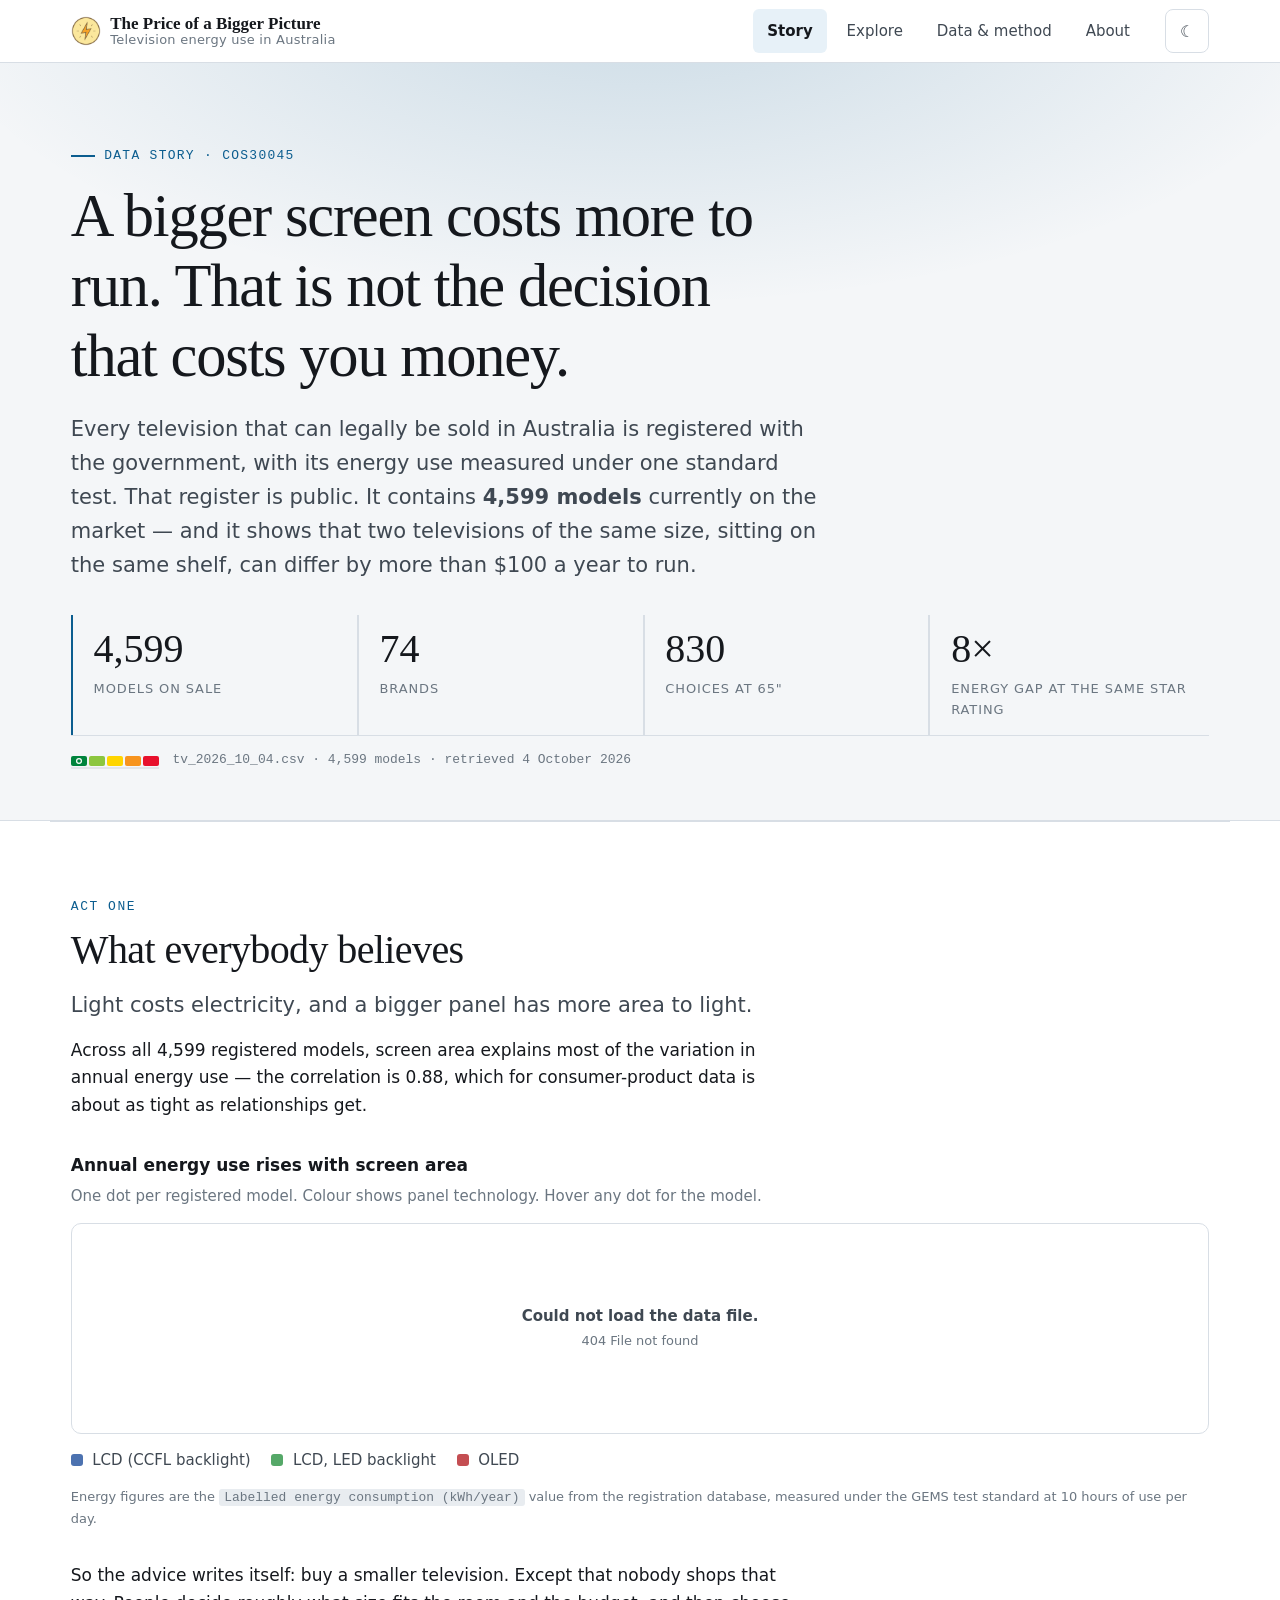
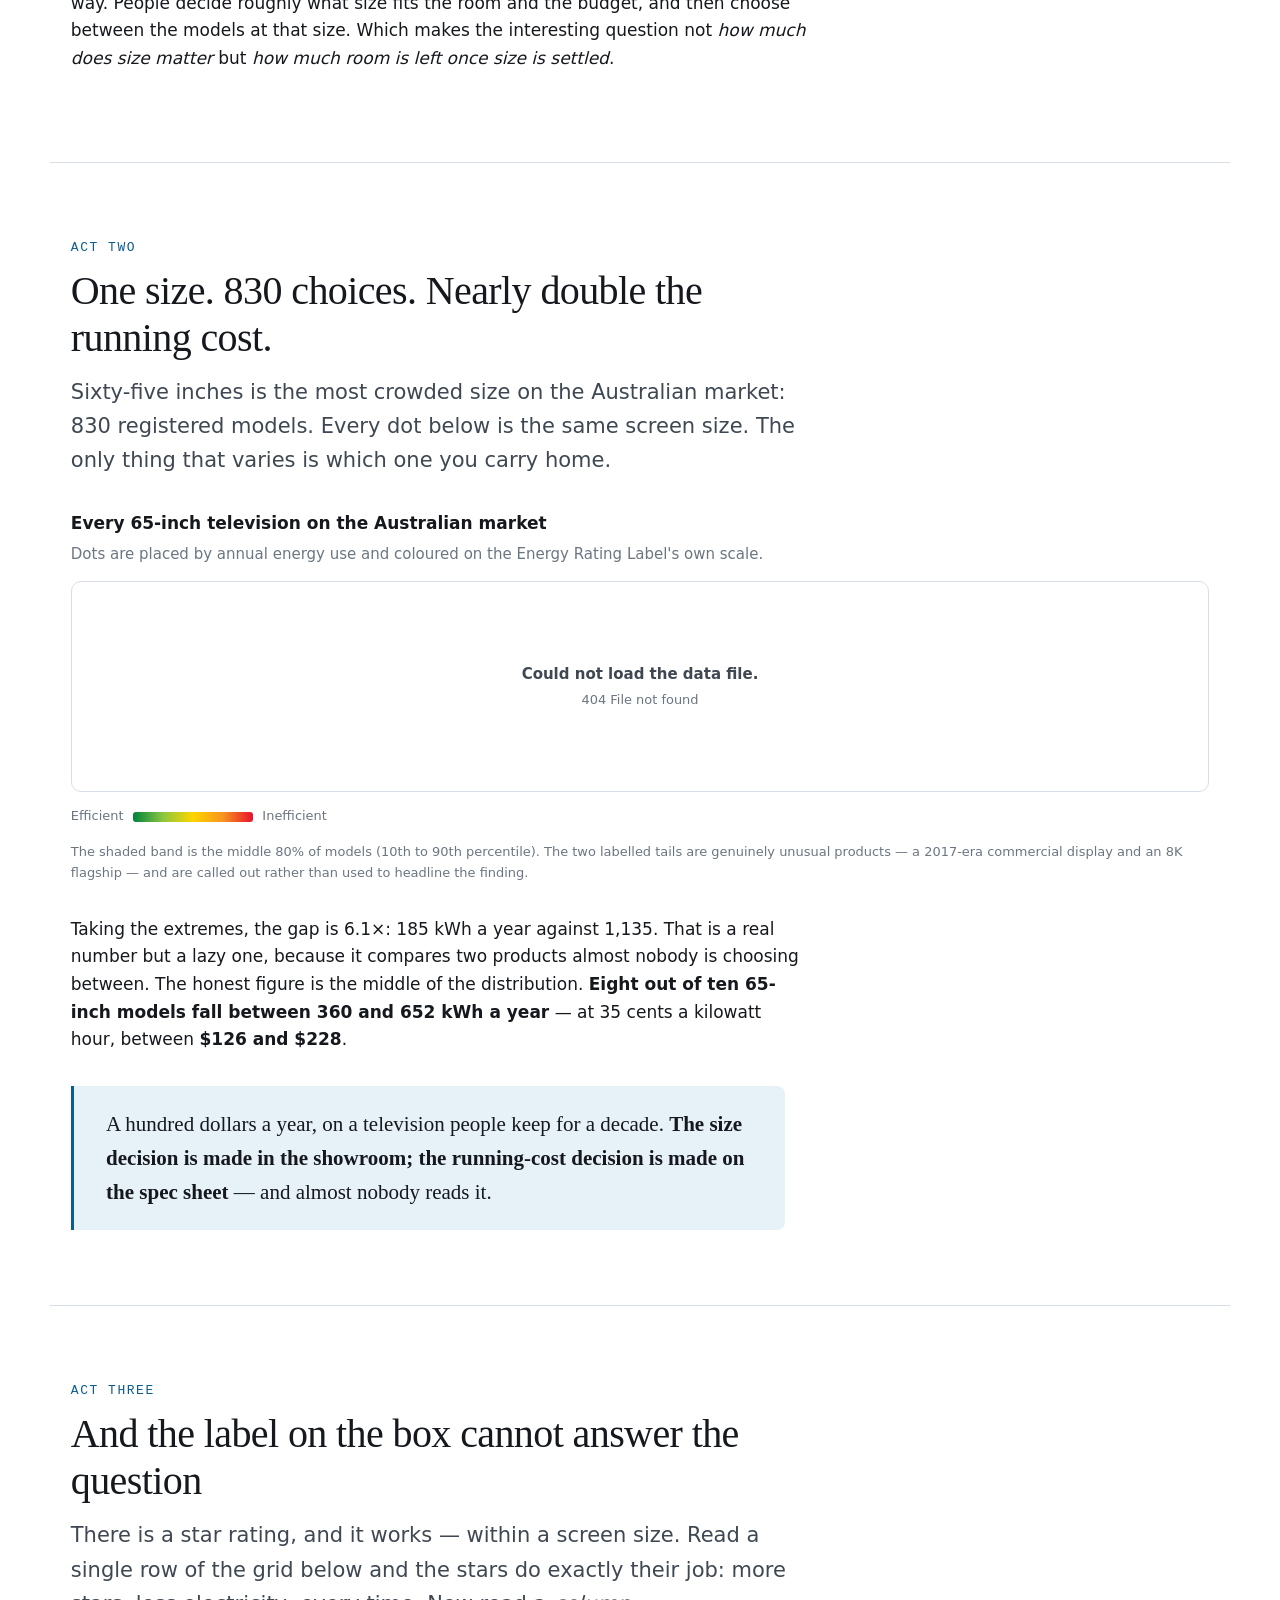
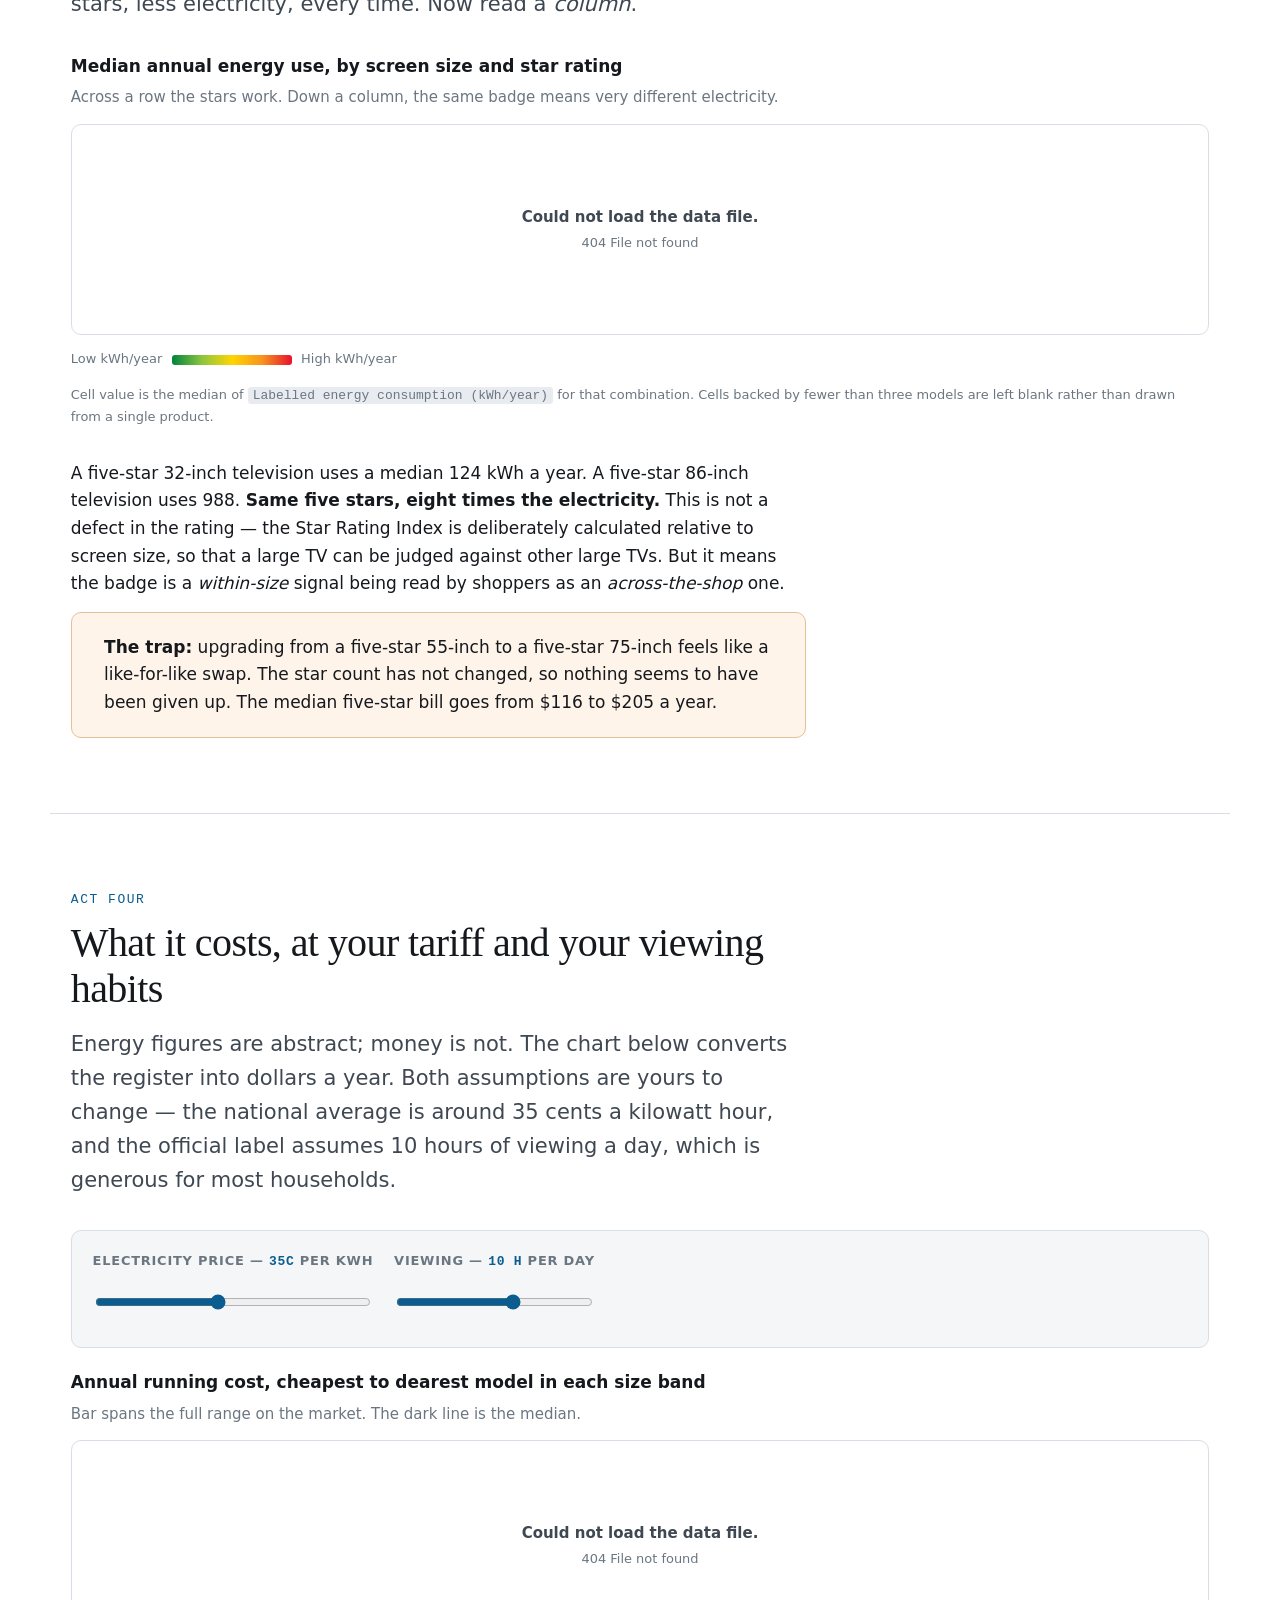
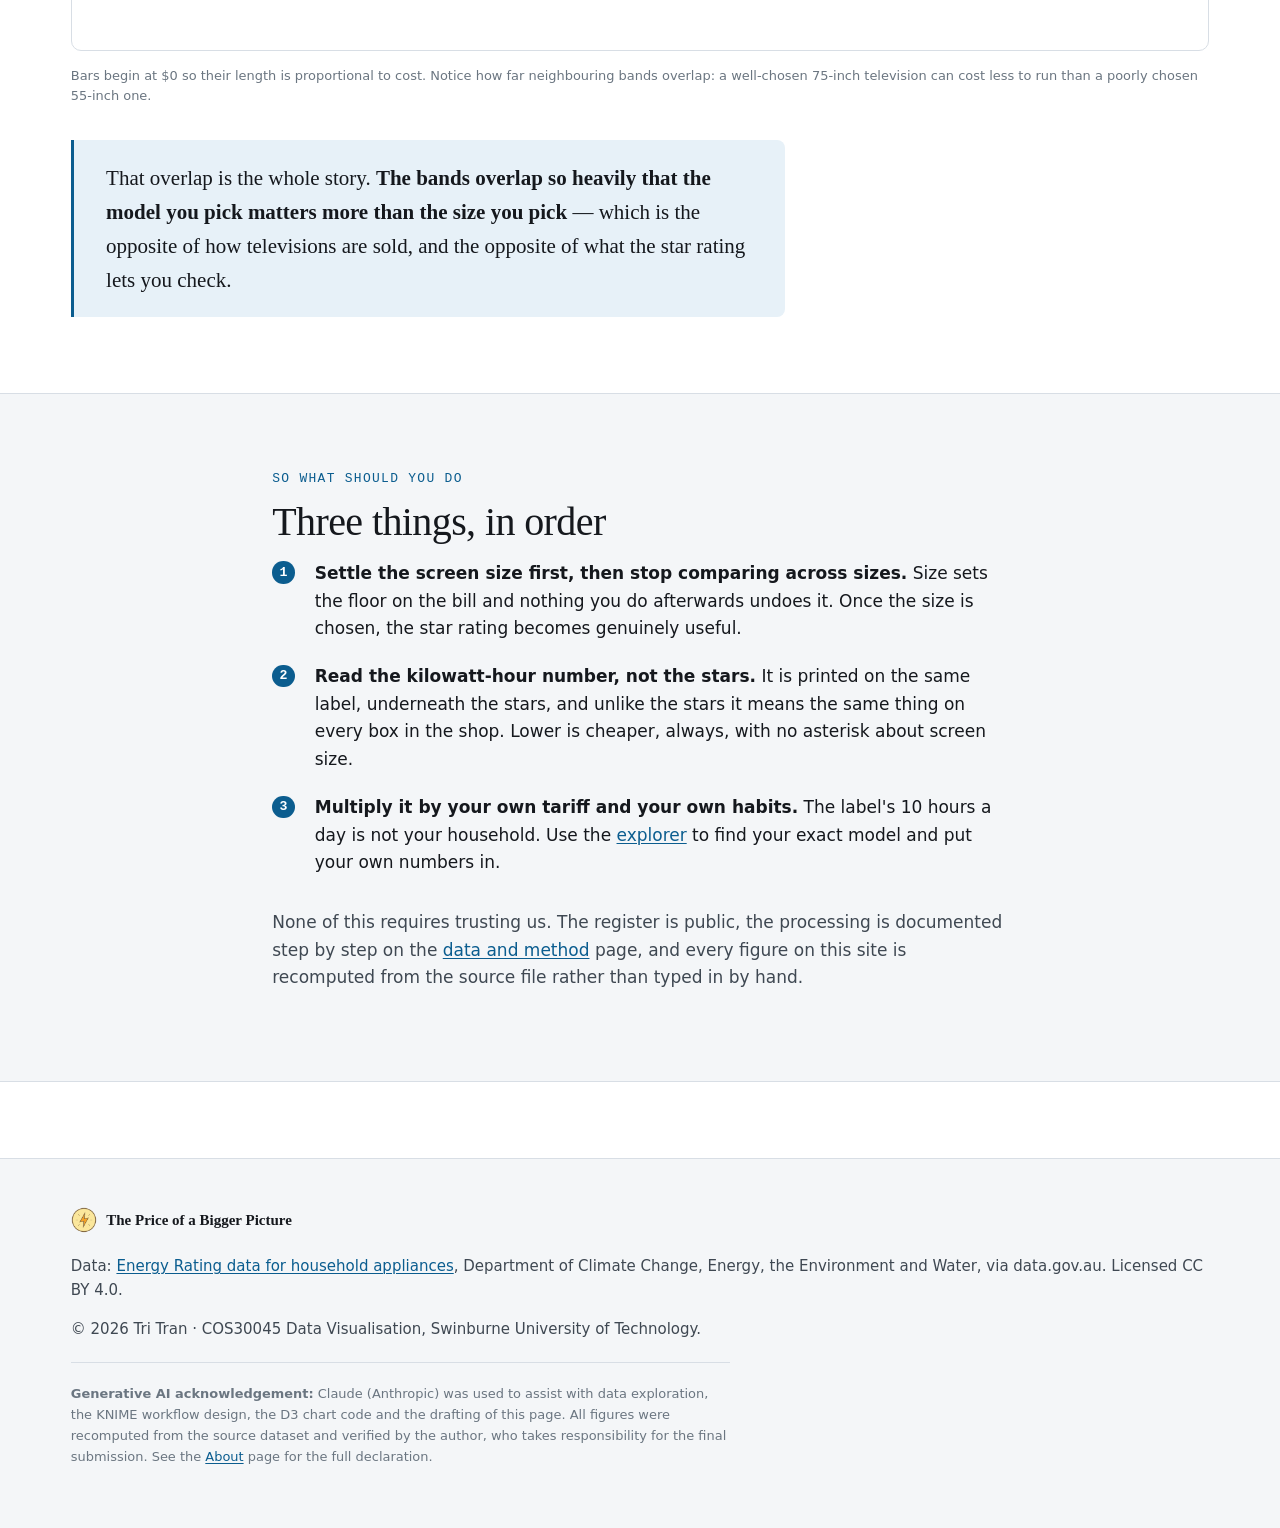
==== index.html @ 2095f711 "Add the D3 website: story, explorer, data and method, about Four acts with hand-built D3 v7 charts (" ====
<!DOCTYPE html>
<html lang="en-AU" class="no-js">
<head>
  <meta charset="UTF-8">
  <meta name="viewport" content="width=device-width, initial-scale=1.0">
  <title>The Price of a Bigger Picture</title>
  <meta name="description" content="Every television legally sold in Australia is registered with its tested energy use. All 4,599 of them, and what the star rating does not tell you.">
  <link rel="icon" href="assets/img/PowerIcon.png" type="image/png">
  <link rel="stylesheet" href="assets/css/styles.css">
</head>
<body>
  <a class="skip-link" href="#main">Skip to main content</a>

  <header class="site-header">
    <div class="wrap">
      <nav class="nav" aria-label="Main navigation">
        <a class="brand" href="index.html" aria-label="The Price of a Bigger Picture, home">
          <img class="brand__mark" src="assets/img/PowerIcon.png" alt="">
          <span class="brand__text">
            <b>The Price of a Bigger Picture</b>
            <span class="brand__tag">Television energy use in Australia</span>
          </span>
        </a>
        <ul class="nav__list">
          <li><a class="nav__link is-active" href="index.html" aria-current="page">Story</a></li>
          <li><a class="nav__link" href="explore.html">Explore</a></li>
          <li><a class="nav__link" href="data.html">Data &amp; method</a></li>
          <li><a class="nav__link" href="about.html">About</a></li>
        </ul>
        <button class="theme-toggle" type="button" aria-label="Switch theme">&#9790;</button>
      </nav>
    </div>
  </header>

  <main id="main">

    <!-- ================= HERO ================= -->
    <section class="hero">
      <div class="wrap">
        <p class="hero__kicker">Data story &middot; COS30045</p>
        <h1>A bigger screen costs more to run. That is not the decision that costs you money.</h1>
        <p class="hero__standfirst">
          Every television that can legally be sold in Australia is registered with the government,
          with its energy use measured under one standard test. That register is public. It contains
          <b>4,599 models</b> currently on the market &mdash; and it shows that two televisions of the
          same size, sitting on the same shelf, can differ by more than $100 a year to run.
        </p>

        <div class="stats">
          <div class="stat">
            <span class="stat__num" data-count="4599">4,599</span>
            <span class="stat__label">Models on sale</span>
          </div>
          <div class="stat">
            <span class="stat__num" data-count="74">74</span>
            <span class="stat__label">Brands</span>
          </div>
          <div class="stat">
            <span class="stat__num" data-count="830">830</span>
            <span class="stat__label">Choices at 65&quot;</span>
          </div>
          <div class="stat">
            <span class="stat__num" data-count="8" data-count-suffix="&times;">8&times;</span>
            <span class="stat__label">Energy gap at the same star rating</span>
          </div>
        </div>

        <!-- D3 writes the provenance line and the colour-ramp swatch (Ex 4.2) -->
        <div class="hero__meta" data-d3-provenance
             data-file="tv_2026_10_04.csv"
             data-models="4,599"
             data-retrieved="4 October 2026"></div>
      </div>
    </section>

    <!-- ================= ACT 1 ================= -->
    <section class="beat wrap reveal">
      <p class="beat__num">Act one</p>
      <div class="beat__head">
        <h2>What everybody believes </h2>
        <p class="beat__lede">
          Light costs electricity, and a bigger panel has more area to light. 
          </p>
          <p>
          Across all
          4,599 registered models, screen area explains most of the variation in annual energy use
          &mdash; the correlation is 0.88, which for consumer-product data is about as tight as
          relationships get.
        </p>
      </div>

      <figure class="figure">
        <div class="figure__head">
          <p class="figure__title">Annual energy use rises with screen area</p>
          <p class="figure__sub">One dot per registered model. Colour shows panel technology. Hover any dot for the model.</p>
        </div>
        <div class="responsive-svg-container" id="chart-scatter"></div>
        <div class="legend" role="list">
          <span class="legend__item" role="listitem"><span class="legend__swatch" style="background:#4c72b0"></span> LCD (CCFL backlight)</span>
          <span class="legend__item" role="listitem"><span class="legend__swatch" style="background:#55a868"></span> LCD, LED backlight</span>
          <span class="legend__item" role="listitem"><span class="legend__swatch" style="background:#c44e52"></span> OLED</span>
        </div>
        <figcaption class="figure__note">
          Energy figures are the <code>Labelled energy consumption (kWh/year)</code> value from the
          registration database, measured under the GEMS test standard at 10 hours of use per day.
        </figcaption>
      </figure>

      <div class="beat__aside">
        <p>
          So the advice writes itself: buy a smaller television. Except that nobody shops that way.
          People decide roughly what size fits the room and the budget, and then choose between the
          models at that size. Which makes the interesting question not <em>how much does size
          matter</em> but <em>how much room is left once size is settled</em>.
        </p>
      </div>
    </section>

    <!-- ================= ACT 2 ================= -->
    <section class="beat wrap reveal">
      <p class="beat__num">Act two</p>
      <div class="beat__head">
        <h2>One size. 830 choices. Nearly double the running cost.</h2>
        <p class="beat__lede">
          Sixty-five inches is the most crowded size on the Australian market: 830 registered models.
          Every dot below is the same screen size. The only thing that varies is which one you carry
          home.
        </p>
      </div>

      <figure class="figure">
        <div class="figure__head">
          <p class="figure__title">Every 65-inch television on the Australian market</p>
          <p class="figure__sub">Dots are placed by annual energy use and coloured on the Energy Rating Label's own scale.</p>
        </div>
        <div class="responsive-svg-container" id="chart-shelf"></div>
        <div class="legend">
          <span class="legend__ramp">
            Efficient <span class="legend__ramp-bar"></span> Inefficient
          </span>
        </div>
        <figcaption class="figure__note">
          The shaded band is the middle 80% of models (10th to 90th percentile). The two labelled
          tails are genuinely unusual products &mdash; a 2017-era commercial display and an 8K
          flagship &mdash; and are called out rather than used to headline the finding.
        </figcaption>
      </figure>

      <div class="beat__aside">
        <p>
          Taking the extremes, the gap is 6.1&times;: 185&nbsp;kWh a year against 1,135. That is a real
          number but a lazy one, because it compares two products almost nobody is choosing between.
          The honest figure is the middle of the distribution. <b>Eight out of ten 65-inch models fall
          between 360 and 652&nbsp;kWh a year</b> &mdash; at 35&nbsp;cents a kilowatt hour, between
          <b>$126 and $228</b>.
        </p>
        <p class="takeaway">
          A hundred dollars a year, on a television people keep for a decade. <strong>The size
          decision is made in the showroom; the running-cost decision is made on the spec
          sheet</strong> &mdash; and almost nobody reads it.
        </p>
      </div>
    </section>

    <!-- ================= ACT 3 ================= -->
    <section class="beat wrap reveal">
      <p class="beat__num">Act three</p>
      <div class="beat__head">
        <h2>And the label on the box cannot answer the question</h2>
        <p class="beat__lede">
          There is a star rating, and it works &mdash; within a screen size. Read a single row of the
          grid below and the stars do exactly their job: more stars, less electricity, every time.
          Now read a <em>column</em>.
        </p>
      </div>

      <figure class="figure">
        <div class="figure__head">
          <p class="figure__title">Median annual energy use, by screen size and star rating</p>
          <p class="figure__sub">Across a row the stars work. Down a column, the same badge means very different electricity.</p>
        </div>
        <div class="responsive-svg-container" id="chart-heat"></div>
        <div class="legend">
          <span class="legend__ramp">
            Low kWh/year <span class="legend__ramp-bar"></span> High kWh/year
          </span>
        </div>
        <figcaption class="figure__note">
          Cell value is the median of <code>Labelled energy consumption (kWh/year)</code> for that
          combination. Cells backed by fewer than three models are left blank rather than drawn from
          a single product.
        </figcaption>
      </figure>

      <div class="beat__aside">
        <p>
          A five-star 32-inch television uses a median 124&nbsp;kWh a year. A five-star 86-inch
          television uses 988. <b>Same five stars, eight times the electricity.</b> This is not a
          defect in the rating &mdash; the Star Rating Index is deliberately calculated relative to
          screen size, so that a large TV can be judged against other large TVs. But it means the
          badge is a <em>within-size</em> signal being read by shoppers as an
          <em>across-the-shop</em> one.
        </p>
        <div class="callout callout--warn">
          <p style="margin:0">
            <b>The trap:</b> upgrading from a five-star 55-inch to a five-star 75-inch feels like a
            like-for-like swap. The star count has not changed, so nothing seems to have been given
            up. The median five-star bill goes from $116 to $205 a year.
          </p>
        </div>
      </div>
    </section>

    <!-- ================= ACT 4 ================= -->
    <section class="beat wrap reveal">
      <p class="beat__num">Act four</p>
      <div class="beat__head">
        <h2>What it costs, at your tariff and your viewing habits</h2>
        <p class="beat__lede">
          Energy figures are abstract; money is not. The chart below converts the register into
          dollars a year. Both assumptions are yours to change &mdash; the national average is around
          35&nbsp;cents a kilowatt hour, and the official label assumes 10 hours of viewing a day,
          which is generous for most households.
        </p>
      </div>

      <div class="controls">
        <div class="control">
          <label class="control__label" for="price-input">
            Electricity price &mdash; <span class="control__val" id="price-out">35c</span> per kWh
          </label>
          <input type="range" id="price-input" min="15" max="60" step="1" value="35">
        </div>
        <div class="control">
          <label class="control__label" for="hours-input">
            Viewing &mdash; <span class="control__val" id="hours-out">10 h</span> per day
          </label>
          <input type="range" id="hours-input" min="1" max="16" step="1" value="10">
        </div>
      </div>

      <figure class="figure">
        <div class="figure__head">
          <p class="figure__title">Annual running cost, cheapest to dearest model in each size band</p>
          <p class="figure__sub">Bar spans the full range on the market. The dark line is the median.</p>
        </div>
        <div class="responsive-svg-container" id="chart-cost"></div>
        <figcaption class="figure__note">
          Bars begin at $0 so their length is proportional to cost. Notice how far neighbouring
          bands overlap: a well-chosen 75-inch television can cost less to run than a poorly chosen
          55-inch one.
        </figcaption>
      </figure>

      <div class="beat__aside">
        <p class="takeaway">
          That overlap is the whole story. <strong>The bands overlap so heavily that the model you
          pick matters more than the size you pick</strong> &mdash; which is the opposite of how
          televisions are sold, and the opposite of what the star rating lets you check.
        </p>
      </div>
    </section>

    <!-- ================= RESOLUTION ================= -->
    <section class="section section--tint reveal">
      <div class="wrap wrap--text">
        <span class="eyebrow">So what should you do</span>
        <h2>Three things, in order</h2>
        <ol class="steps">
          <li>
            <b>Settle the screen size first, then stop comparing across sizes.</b> Size sets the
            floor on the bill and nothing you do afterwards undoes it. Once the size is chosen, the
            star rating becomes genuinely useful.
          </li>
          <li>
            <b>Read the kilowatt-hour number, not the stars.</b> It is printed on the same label,
            underneath the stars, and unlike the stars it means the same thing on every box in the
            shop. Lower is cheaper, always, with no asterisk about screen size.
          </li>
          <li>
            <b>Multiply it by your own tariff and your own habits.</b> The label's 10 hours a day is
            not your household. Use the <a href="explore.html">explorer</a> to find your exact model
            and put your own numbers in.
          </li>
        </ol>

        <p class="muted" style="margin-top:var(--sp-5)">
          None of this requires trusting us. The register is public, the processing is documented
          step by step on the <a href="data.html">data and method</a> page, and every figure on this
          site is recomputed from the source file rather than typed in by hand.
        </p>
      </div>
    </section>

  </main>

  <footer class="site-footer">
    <div class="wrap">
      <div class="site-footer__top">
        <img src="assets/img/PowerIcon.png" alt="">
        <strong>The Price of a Bigger Picture</strong>
      </div>
      <p class="small">
        Data: <a href="https://data.gov.au/data/dataset/energy-rating-for-household-appliances">Energy
        Rating data for household appliances</a>, Department of Climate Change, Energy, the
        Environment and Water, via data.gov.au. Licensed CC BY 4.0.
      </p>
      <p class="small">&copy; <span data-year>2026</span> Tri Tran &middot; COS30045 Data Visualisation, Swinburne University of Technology.</p>
      <p class="site-footer__ack">
        <b>Generative AI acknowledgement:</b> Claude (Anthropic) was used to assist with data
        exploration, the KNIME workflow design, the D3 chart code and the drafting of this page. All
        figures were recomputed from the source dataset and verified by the author, who takes
        responsibility for the final submission. See the <a href="about.html">About</a> page for the
        full declaration.
      </p>
    </div>
  </footer>

  <script src="assets/js/vendor/d3.v7.min.js"></script>
  <script src="assets/js/charts.js"></script>
  <script src="assets/js/main.js"></script>
  <script src="assets/js/story.js"></script>
</body>
</html>
---- assets/css/styles.css ----
/* ==========================================================================
   The Price of a Bigger Picture - COS30045 Assignment 1
   Design system + page styles.

   Colour note: the sequential ramp is taken from the Australian Energy Rating
   Label itself (green = efficient, red = inefficient). Using the label's own
   colours means the chart legend matches the sticker on the shelf, so the
   encoding needs no explaining.
   ========================================================================== */

/* --- Tokens --------------------------------------------------------------- */
:root {
  /* Neutrals */
  --paper:      #ffffff;
  --tint:       #f4f6f8;
  --tint-2:     #e8ecf0;
  --rule:       #d8dee5;
  --ink:        #15181d;
  --ink-2:      #3f4852;
  --ink-3:      #6b7681;

  /* Brand / UI accent */
  --accent:     #0b5d8f;
  --accent-ink: #073f61;
  --accent-wash:#e7f1f8;

  /* Energy Rating Label ramp: efficient -> inefficient */
  --e1: #00843d;
  --e2: #8cc63f;
  --e3: #ffd500;
  --e4: #f7941e;
  --e5: #e8112d;

  /* Screen technology (categorical, colour-blind safe) */
  --tech-lcd:  #4c72b0;
  --tech-led:  #55a868;
  --tech-oled: #c44e52;

  /* Fluid type scale */
  --fs-xs:  clamp(0.75rem, 0.73rem + 0.1vw, 0.8125rem);
  --fs-sm:  clamp(0.875rem, 0.85rem + 0.15vw, 0.9375rem);
  --fs-base:clamp(1rem, 0.97rem + 0.2vw, 1.0625rem);
  --fs-lg:  clamp(1.125rem, 1.05rem + 0.4vw, 1.3125rem);
  --fs-xl:  clamp(1.375rem, 1.2rem + 0.8vw, 1.75rem);
  --fs-2xl: clamp(1.75rem, 1.45rem + 1.4vw, 2.5rem);
  --fs-3xl: clamp(2.25rem, 1.7rem + 2.6vw, 4rem);

  /* Space scale */
  --sp-1: clamp(0.25rem, 0.24rem + 0.1vw, 0.375rem);
  --sp-2: clamp(0.5rem, 0.47rem + 0.15vw, 0.625rem);
  --sp-3: clamp(0.75rem, 0.7rem + 0.25vw, 1rem);
  --sp-4: clamp(1rem, 0.9rem + 0.5vw, 1.5rem);
  --sp-5: clamp(1.5rem, 1.3rem + 0.9vw, 2.25rem);
  --sp-6: clamp(2rem, 1.6rem + 1.8vw, 3.25rem);
  --sp-7: clamp(3rem, 2.3rem + 3vw, 5rem);

  /* Type families. System stacks only - no network request, so the page
     renders identically offline and when marked from a USB stick. */
  --font-display: Georgia, "Iowan Old Style", "Times New Roman", serif;
  --font-body: system-ui, -apple-system, "Segoe UI", Roboto, Helvetica, Arial, sans-serif;
  --font-mono: ui-monospace, "SF Mono", SFMono-Regular, Menlo, Consolas, monospace;

  /* Motion */
  --dur-fast: 150ms;
  --dur: 260ms;
  --dur-slow: 500ms;
  --ease: cubic-bezier(0.4, 0, 0.2, 1);

  --shadow-1: 0 1px 2px rgba(21, 24, 29, 0.06), 0 1px 3px rgba(21, 24, 29, 0.08);
  --shadow-2: 0 4px 12px rgba(21, 24, 29, 0.08), 0 2px 4px rgba(21, 24, 29, 0.06);
  --shadow-3: 0 12px 32px rgba(21, 24, 29, 0.12);

  --maxw: 1180px;
  --maxw-text: 68ch;
}

@media (prefers-color-scheme: dark) {
  :root:not([data-theme="light"]) {
    --paper:      #14171c;
    --tint:       #1b1f26;
    --tint-2:     #232831;
    --rule:       #323a45;
    --ink:        #eef1f4;
    --ink-2:      #b4bec9;
    --ink-3:      #8792a0;
    --accent:     #68b6e8;
    --accent-ink: #a8d5f2;
    --accent-wash:#1a2b38;
    --shadow-1: 0 1px 2px rgba(0,0,0,0.4);
    --shadow-2: 0 4px 12px rgba(0,0,0,0.45);
    --shadow-3: 0 12px 32px rgba(0,0,0,0.55);
  }
}

:root[data-theme="dark"] {
  --paper:      #14171c;
  --tint:       #1b1f26;
  --tint-2:     #232831;
  --rule:       #323a45;
  --ink:        #eef1f4;
  --ink-2:      #b4bec9;
  --ink-3:      #8792a0;
  --accent:     #68b6e8;
  --accent-ink: #a8d5f2;
  --accent-wash:#1a2b38;
}

/* --- Reset ---------------------------------------------------------------- */
*, *::before, *::after { box-sizing: border-box; }

html { -webkit-text-size-adjust: 100%; scroll-behavior: smooth; }

body {
  margin: 0;
  background: var(--paper);
  color: var(--ink);
  font-family: var(--font-body);
  font-size: var(--fs-base);
  line-height: 1.62;
  -webkit-font-smoothing: antialiased;
  text-rendering: optimizeLegibility;
}

img, svg { max-width: 100%; display: block; }
h1, h2, h3, h4 { line-height: 1.16; margin: 0 0 var(--sp-3); font-weight: 600; }
h1 { font-family: var(--font-display); font-size: var(--fs-3xl); letter-spacing: -0.02em; font-weight: 400; }
h2 { font-family: var(--font-display); font-size: var(--fs-2xl); letter-spacing: -0.015em; font-weight: 400; }
h3 { font-size: var(--fs-lg); }
h4 { font-size: var(--fs-base); }
p { margin: 0 0 var(--sp-3); }
a { color: var(--accent); text-decoration-thickness: 1px; text-underline-offset: 2px; }
a:hover { color: var(--accent-ink); }

:focus-visible {
  outline: 3px solid var(--accent);
  outline-offset: 2px;
  border-radius: 3px;
}
:focus:not(:focus-visible) { outline: none; }

/* Respect the user's motion preference everywhere. */
@media (prefers-reduced-motion: reduce) {
  html { scroll-behavior: auto; }
  *, *::before, *::after {
    animation-duration: 0.01ms !important;
    animation-iteration-count: 1 !important;
    transition-duration: 0.01ms !important;
  }
}

.skip-link {
  position: absolute; left: -9999px; top: 0; z-index: 100;
  background: var(--ink); color: var(--paper);
  padding: var(--sp-2) var(--sp-3); border-radius: 0 0 6px 0;
}
.skip-link:focus { left: 0; }

/* --- Layout --------------------------------------------------------------- */
.wrap { width: 100%; max-width: var(--maxw); margin-inline: auto; padding-inline: var(--sp-4); }
.wrap--text { max-width: calc(var(--maxw-text) + 2 * var(--sp-4)); }
.section { padding-block: var(--sp-7); }
.section--tint { background: var(--tint); border-block: 1px solid var(--rule); }
.stack > * + * { margin-top: var(--sp-4); }

/* --- Header --------------------------------------------------------------- */
.site-header {
  position: sticky; top: 0; z-index: 50;
  background: color-mix(in srgb, var(--paper) 88%, transparent);
  backdrop-filter: blur(12px) saturate(180%);
  border-bottom: 1px solid var(--rule);
}
@supports not (background: color-mix(in srgb, red 50%, blue)) {
  .site-header { background: var(--paper); }
}

.nav { display: flex; align-items: center; gap: var(--sp-4); min-height: 62px; }

.brand { display: flex; align-items: center; gap: var(--sp-2); text-decoration: none; color: var(--ink); margin-right: auto; }
.brand__mark { width: 30px; height: 30px; flex: none; }
.brand__text { font-family: var(--font-display); font-size: var(--fs-base); line-height: 1.1; }
.brand__text b { font-weight: 600; display: block; }
.brand__tag { display: block; font-family: var(--font-body); font-size: var(--fs-xs); color: var(--ink-3); letter-spacing: 0.02em; }

.nav__list { display: flex; gap: var(--sp-1); list-style: none; margin: 0; padding: 0; flex-wrap: wrap; }
.nav__link {
  display: block; padding: var(--sp-2) var(--sp-3);
  font-size: var(--fs-sm); color: var(--ink-2); text-decoration: none;
  border-radius: 6px; transition: background var(--dur-fast) var(--ease), color var(--dur-fast) var(--ease);
  min-height: 44px; display: flex; align-items: center;
}
.nav__link:hover { background: var(--tint-2); color: var(--ink); }
.nav__link.is-active { color: var(--ink); font-weight: 600; background: var(--accent-wash); }

.theme-toggle {
  flex: none; width: 44px; height: 44px; display: grid; place-items: center;
  background: none; border: 1px solid var(--rule); border-radius: 8px;
  color: var(--ink-2); cursor: pointer; font-size: 1rem;
  transition: background var(--dur-fast) var(--ease), color var(--dur-fast) var(--ease);
}
.theme-toggle:hover { background: var(--tint-2); color: var(--ink); }

/* --- Hero ----------------------------------------------------------------- */
.hero {
  background:
    radial-gradient(ellipse 80% 60% at 50% -10%, rgba(11, 93, 143, 0.18), transparent 70%),
    var(--tint);
  border-bottom: 1px solid var(--rule);
  padding-block: var(--sp-7) var(--sp-6);
}
.hero__kicker {
  display: inline-flex; align-items: center; gap: var(--sp-2);
  font-family: var(--font-mono); font-size: var(--fs-xs);
  text-transform: uppercase; letter-spacing: 0.1em;
  color: var(--accent); margin-bottom: var(--sp-3);
}
.hero__kicker::before { content: ""; width: 24px; height: 2px; background: currentColor; }
.hero h1 { max-width: 24ch; margin-bottom: var(--sp-4); }
.hero__standfirst { font-size: var(--fs-lg); color: var(--ink-2); max-width: 56ch; margin-bottom: var(--sp-5); }
.hero__meta { font-family: var(--font-mono); font-size: var(--fs-xs); color: var(--ink-3); border-top: 1px solid var(--rule); padding-top: var(--sp-3); }

/* --- Stat row ------------------------------------------------------------- */
.stats { display: grid; grid-template-columns: repeat(auto-fit, minmax(170px, 1fr)); gap: var(--sp-1); margin-top: var(--sp-5); }
.stat { padding: var(--sp-3) var(--sp-4) var(--sp-3) 0; border-left: 2px solid var(--rule); padding-left: var(--sp-4); }
.stat:first-child { border-left-color: var(--accent); }
.stat__num {
  font-family: var(--font-display); font-size: var(--fs-2xl); line-height: 1;
  font-variant-numeric: tabular-nums; color: var(--ink); display: block;
}
.stat__label { font-size: var(--fs-xs); color: var(--ink-3); text-transform: uppercase; letter-spacing: 0.07em; margin-top: var(--sp-2); display: block; }

/* --- Story beats ---------------------------------------------------------- */
.beat { padding-block: var(--sp-7); border-top: 1px solid var(--rule); }
.beat:first-of-type { border-top: 0; }
.beat__num {
  font-family: var(--font-mono); font-size: var(--fs-xs); letter-spacing: 0.12em;
  text-transform: uppercase; color: var(--accent); margin-bottom: var(--sp-2);
}
.beat__head { max-width: var(--maxw-text); margin-bottom: var(--sp-5); }
.beat__head h2 { margin-bottom: var(--sp-3); }
.beat__lede { font-size: var(--fs-lg); color: var(--ink-2); }
.beat__aside { max-width: var(--maxw-text); margin-top: var(--sp-5); }

/* Pull quote / takeaway */
.takeaway {
  border-left: 3px solid var(--accent);
  background: var(--accent-wash);
  padding: var(--sp-4) var(--sp-5);
  border-radius: 0 8px 8px 0;
  font-size: var(--fs-lg);
  font-family: var(--font-display);
  color: var(--ink);
  margin: var(--sp-5) 0 0;
  max-width: var(--maxw-text);
}
.takeaway strong { font-weight: 600; }

/* --- Figures / charts ----------------------------------------------------- */
.figure { margin: 0 0 var(--sp-4); }
.figure__head { margin-bottom: var(--sp-3); }
.figure__title { font-size: var(--fs-base); font-weight: 600; margin-bottom: var(--sp-1); }
.figure__sub { font-size: var(--fs-sm); color: var(--ink-3); margin: 0; }

/* The responsive container the unit asks for: the SVG scales with the page
   via its viewBox, so one chart works from phone to desktop. */
.responsive-svg-container {
  width: 100%;
  margin-inline: auto;
  position: relative;
  background: var(--paper);
  border: 1px solid var(--rule);
  border-radius: 10px;
  padding: var(--sp-3);
}
.responsive-svg-container svg { width: 100%; height: auto; overflow: visible; }

.figure__note { font-size: var(--fs-xs); color: var(--ink-3); margin-top: var(--sp-3); }
.figure__note code { font-family: var(--font-mono); background: var(--tint-2); padding: 1px 5px; border-radius: 3px; }

/* Chart primitives shared by every D3 chart */
.axis line, .axis path { stroke: var(--rule); shape-rendering: crispEdges; }
.axis text { fill: var(--ink-3); font-family: var(--font-body); font-size: 11px; }
.axis--y path { display: none; }          /* data-ink: drop the redundant spine */
.gridline { stroke: var(--rule); stroke-dasharray: 2 3; opacity: 0.7; }
.axis-title { fill: var(--ink-2); font-size: 11.5px; font-weight: 600; letter-spacing: 0.02em; }
.bar { transition: opacity var(--dur-fast) var(--ease); }
.bar:hover { opacity: 0.78; }
.dot { transition: opacity var(--dur-fast) var(--ease); }
.annot-line { stroke: var(--ink); stroke-width: 1; stroke-dasharray: 3 2; }
.annot-text { fill: var(--ink); font-size: 11.5px; font-weight: 600; }
.annot-text--sub { fill: var(--ink-3); font-weight: 400; font-size: 11px; }
.value-label { fill: var(--ink-2); font-size: 11px; font-variant-numeric: tabular-nums; }

/* Legend */
.legend { display: flex; flex-wrap: wrap; gap: var(--sp-2) var(--sp-4); margin-top: var(--sp-3); font-size: var(--fs-sm); color: var(--ink-2); }
.legend__item { display: inline-flex; align-items: center; gap: var(--sp-2); }
.legend__swatch { width: 12px; height: 12px; border-radius: 3px; flex: none; }
.legend__ramp { display: inline-flex; align-items: center; gap: var(--sp-2); font-size: var(--fs-xs); color: var(--ink-3); }
.legend__ramp-bar { width: 120px; height: 10px; border-radius: 3px; background: linear-gradient(90deg, var(--e1), var(--e2), var(--e3), var(--e4), var(--e5)); }

/* Tooltip */
.tip {
  position: fixed; z-index: 80; pointer-events: none;
  background: var(--ink); color: var(--paper);
  padding: var(--sp-2) var(--sp-3); border-radius: 7px;
  font-size: var(--fs-xs); line-height: 1.45;
  box-shadow: var(--shadow-3); max-width: 260px;
  opacity: 0; transition: opacity var(--dur-fast) var(--ease);
}
.tip.is-on { opacity: 1; }
.tip b { font-weight: 600; }
.tip__row { display: flex; justify-content: space-between; gap: var(--sp-3); font-variant-numeric: tabular-nums; }
.tip__k { color: color-mix(in srgb, var(--paper) 62%, transparent); }

/* Loading / error state inside a chart container */
.chart-msg {
  display: grid; place-items: center; text-align: center;
  min-height: 180px; padding: var(--sp-4);
  color: var(--ink-3); font-size: var(--fs-sm);
}
.chart-msg code { font-family: var(--font-mono); background: var(--tint-2); color: var(--ink-2); padding: 2px 6px; border-radius: 4px; }
.chart-msg strong { color: var(--ink-2); }

/* --- Controls ------------------------------------------------------------- */
.controls {
  display: flex; flex-wrap: wrap; gap: var(--sp-4);
  align-items: flex-end;
  padding: var(--sp-4);
  background: var(--tint); border: 1px solid var(--rule); border-radius: 10px;
  margin-bottom: var(--sp-4);
}
.control { display: flex; flex-direction: column; gap: var(--sp-1); min-width: 160px; }
.control__label { font-size: var(--fs-xs); font-weight: 600; text-transform: uppercase; letter-spacing: 0.06em; color: var(--ink-3); }
.control__val { font-family: var(--font-mono); color: var(--accent); font-weight: 600; }

select, input[type="search"], input[type="number"] {
  font: inherit; font-size: var(--fs-sm);
  padding: var(--sp-2) var(--sp-3); min-height: 44px;
  background: var(--paper); color: var(--ink);
  border: 1px solid var(--rule); border-radius: 8px;
}
input[type="range"] { accent-color: var(--accent); min-height: 44px; }

.chips { display: flex; flex-wrap: wrap; gap: var(--sp-2); }
.chip {
  font: inherit; font-size: var(--fs-sm);
  padding: var(--sp-2) var(--sp-3); min-height: 40px;
  background: var(--paper); color: var(--ink-2);
  border: 1px solid var(--rule); border-radius: 999px; cursor: pointer;
  transition: all var(--dur-fast) var(--ease);
}
.chip:hover { border-color: var(--accent); color: var(--ink); }
.chip[aria-pressed="true"] { background: var(--ink); color: var(--paper); border-color: var(--ink); }

.btn {
  font: inherit; font-size: var(--fs-sm); font-weight: 600;
  padding: var(--sp-3) var(--sp-5); min-height: 44px;
  border-radius: 8px; cursor: pointer; border: 1px solid transparent;
  transition: all var(--dur-fast) var(--ease);
}
.btn--primary { background: var(--accent); color: #fff; }
.btn--primary:hover { background: var(--accent-ink); }
.btn--ghost { background: transparent; color: var(--ink-2); border-color: var(--rule); }
.btn--ghost:hover { background: var(--tint-2); color: var(--ink); }

/* --- Cards / grids -------------------------------------------------------- */
.grid { display: grid; gap: var(--sp-4); }
.grid--2 { grid-template-columns: repeat(auto-fit, minmax(280px, 1fr)); }
.grid--3 { grid-template-columns: repeat(auto-fit, minmax(240px, 1fr)); }

.card {
  background: var(--paper); border: 1px solid var(--rule);
  border-radius: 10px; padding: var(--sp-4);
  box-shadow: var(--shadow-1);
}
.card h3 { margin-bottom: var(--sp-2); }
.card p:last-child { margin-bottom: 0; }
.card__tag {
  display: inline-block; font-family: var(--font-mono); font-size: var(--fs-xs);
  text-transform: uppercase; letter-spacing: 0.06em;
  color: var(--accent); margin-bottom: var(--sp-2);
}

/* --- Tables --------------------------------------------------------------- */
.table-wrap { overflow-x: auto; border: 1px solid var(--rule); border-radius: 10px; }
table { width: 100%; border-collapse: collapse; font-size: var(--fs-sm); }
caption { text-align: left; padding: var(--sp-3) var(--sp-4); color: var(--ink-3); font-size: var(--fs-xs); border-bottom: 1px solid var(--rule); }
th, td { padding: var(--sp-2) var(--sp-4); text-align: left; border-bottom: 1px solid var(--rule); }
thead th { background: var(--tint); font-size: var(--fs-xs); text-transform: uppercase; letter-spacing: 0.05em; color: var(--ink-3); position: sticky; top: 0; }
tbody tr:last-child th, tbody tr:last-child td { border-bottom: 0; }
tbody tr:hover { background: var(--tint); }
.num { text-align: right; font-variant-numeric: tabular-nums; font-family: var(--font-mono); }
.rank { color: var(--ink-3); font-family: var(--font-mono); }

/* --- Prose helpers -------------------------------------------------------- */
.muted { color: var(--ink-2); }
.small { font-size: var(--fs-sm); }
.xs { font-size: var(--fs-xs); }
.mono { font-family: var(--font-mono); }
.lede { font-size: var(--fs-lg); color: var(--ink-2); }
.eyebrow { font-family: var(--font-mono); font-size: var(--fs-xs); text-transform: uppercase; letter-spacing: 0.1em; color: var(--accent); display: block; margin-bottom: var(--sp-2); }

.tick-list { list-style: none; padding: 0; margin: 0; }
.tick-list li { padding-left: 1.75em; position: relative; margin-bottom: var(--sp-3); }
.tick-list li::before {
  content: "\2713"; position: absolute; left: 0; top: 0;
  color: var(--e1); font-weight: 700;
}

.steps { list-style: none; counter-reset: s; padding: 0; margin: 0; }
.steps li { counter-increment: s; padding-left: 2.5em; position: relative; margin-bottom: var(--sp-4); }
.steps li::before {
  content: counter(s); position: absolute; left: 0; top: 0.1em;
  width: 1.7em; height: 1.7em; display: grid; place-items: center;
  background: var(--accent); color: #fff; border-radius: 50%;
  font-size: 0.78em; font-weight: 700; font-family: var(--font-mono);
}

.callout {
  background: var(--tint); border: 1px solid var(--rule);
  border-radius: 10px; padding: var(--sp-4) var(--sp-5);
}
.callout--warn { background: color-mix(in srgb, var(--e4) 10%, var(--paper)); border-color: color-mix(in srgb, var(--e4) 40%, var(--rule)); }
@supports not (background: color-mix(in srgb, red 50%, blue)) {
  .callout--warn { background: #fdf3e7; border-color: #f0c9a0; }
}

dl.meta { display: grid; grid-template-columns: minmax(130px, auto) 1fr; gap: var(--sp-2) var(--sp-4); margin: 0; font-size: var(--fs-sm); }
dl.meta dt { color: var(--ink-3); }
dl.meta dd { margin: 0; }

/* --- Scroll reveal (progressive enhancement) ------------------------------ */
.reveal { opacity: 0; transform: translateY(14px); transition: opacity var(--dur-slow) var(--ease), transform var(--dur-slow) var(--ease); }
.reveal.is-in { opacity: 1; transform: none; }
/* If JS never runs, nothing should be invisible. */
.no-js .reveal { opacity: 1; transform: none; }
@media (prefers-reduced-motion: reduce) {
  .reveal { opacity: 1; transform: none; }
}

/* --- Footer --------------------------------------------------------------- */
.site-footer {
  background: var(--tint); border-top: 1px solid var(--rule);
  padding-block: var(--sp-6); margin-top: var(--sp-7);
  font-size: var(--fs-sm); color: var(--ink-2);
}
.site-footer__top { display: flex; align-items: center; gap: var(--sp-2); margin-bottom: var(--sp-4); }
.site-footer__top img { width: 26px; height: 26px; }
.site-footer__top strong { font-family: var(--font-display); font-weight: 600; color: var(--ink); }
.site-footer__ack {
  margin-top: var(--sp-4); padding-top: var(--sp-4);
  border-top: 1px solid var(--rule);
  font-size: var(--fs-xs); color: var(--ink-3); max-width: 80ch;
}

/* --- Print ---------------------------------------------------------------- */
@media print {
  .site-header, .theme-toggle, .controls, .skip-link { display: none; }
  body { background: #fff; color: #000; }
  .reveal { opacity: 1; transform: none; }
  .beat, .section { padding-block: 1.5rem; break-inside: avoid; }
}
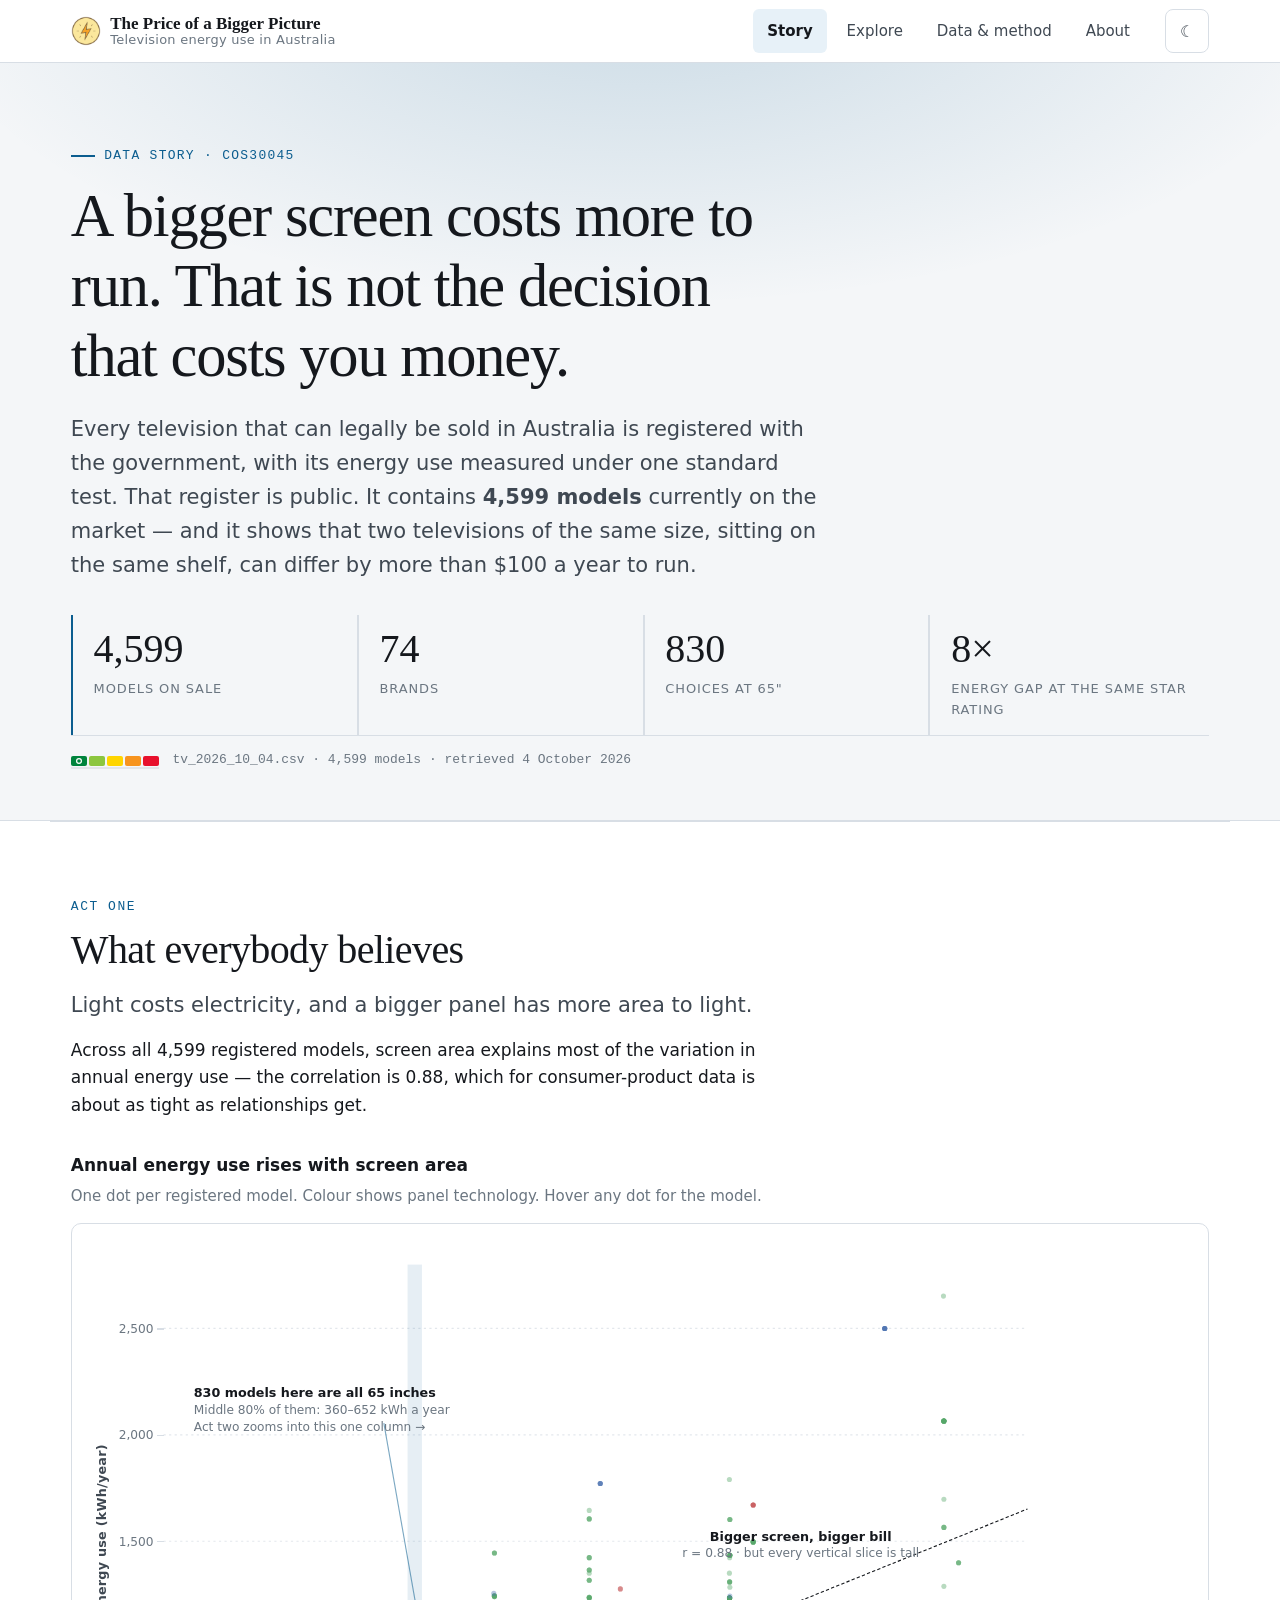
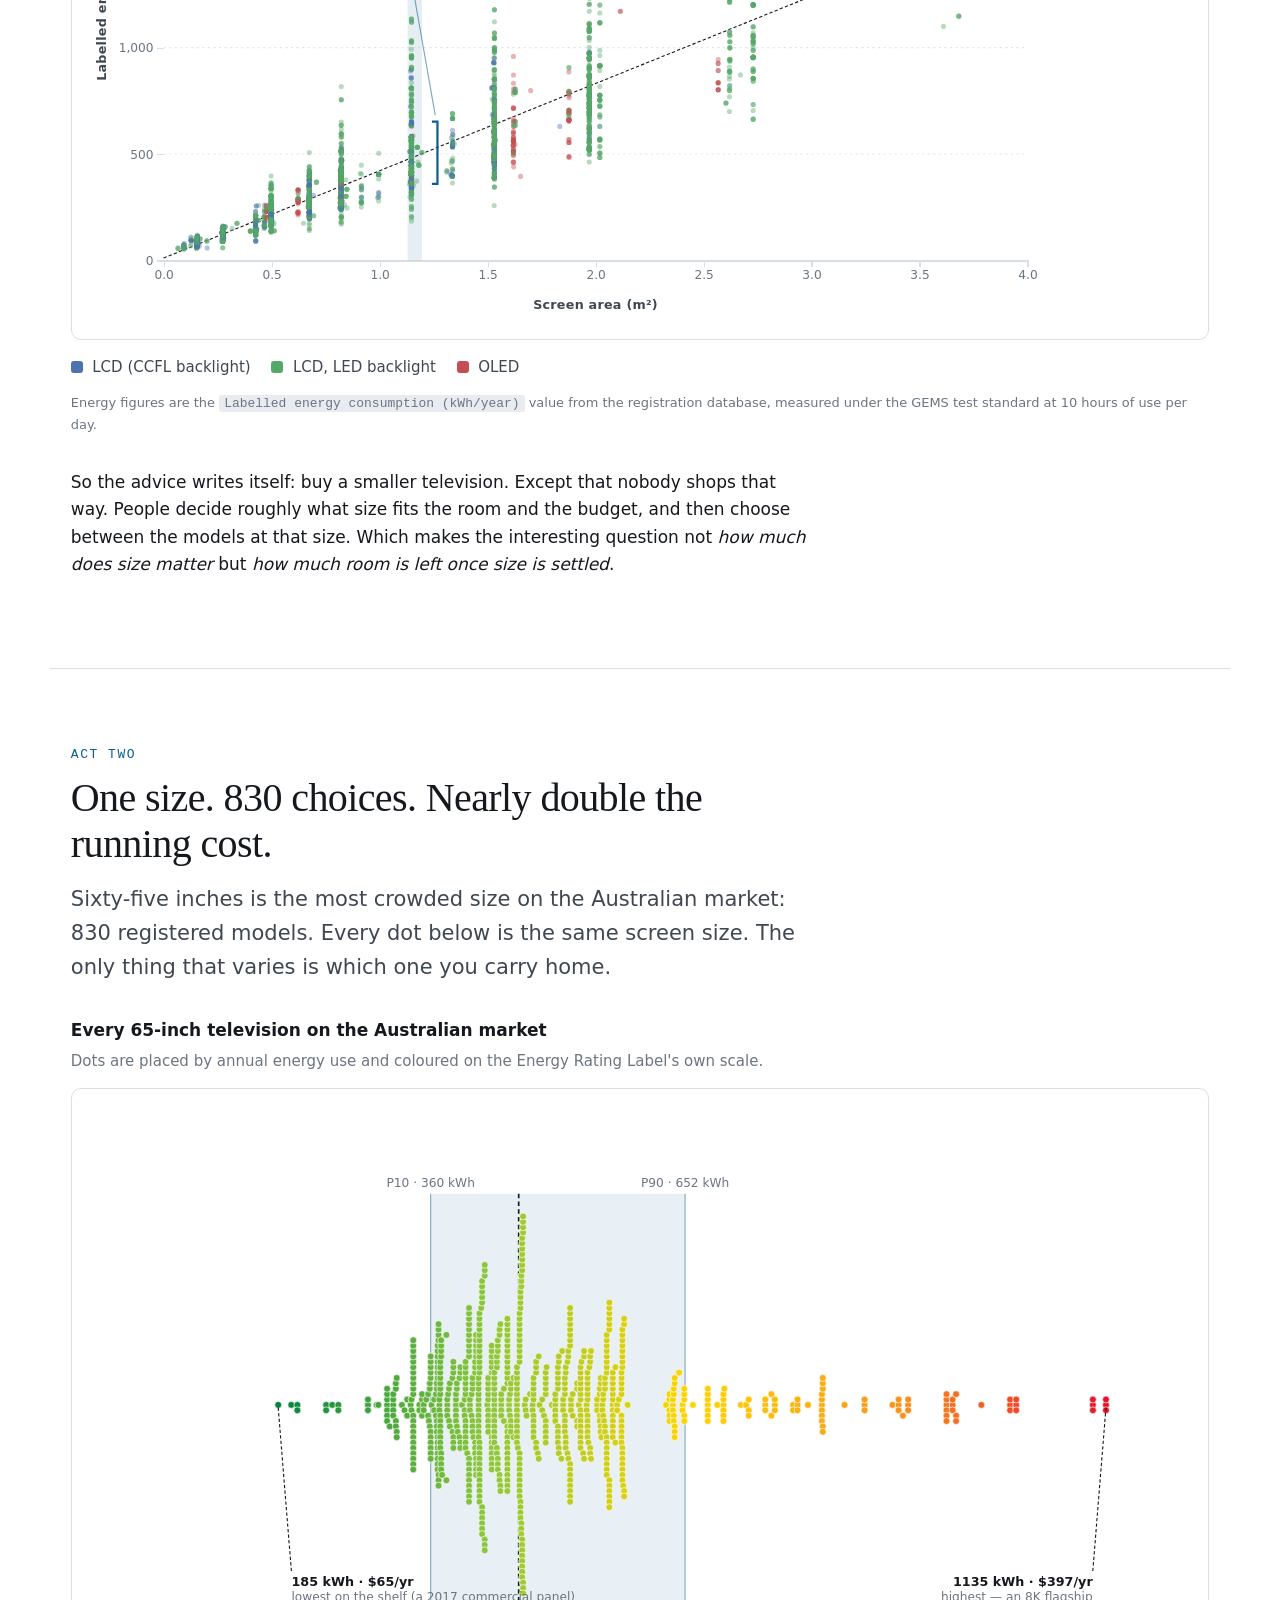
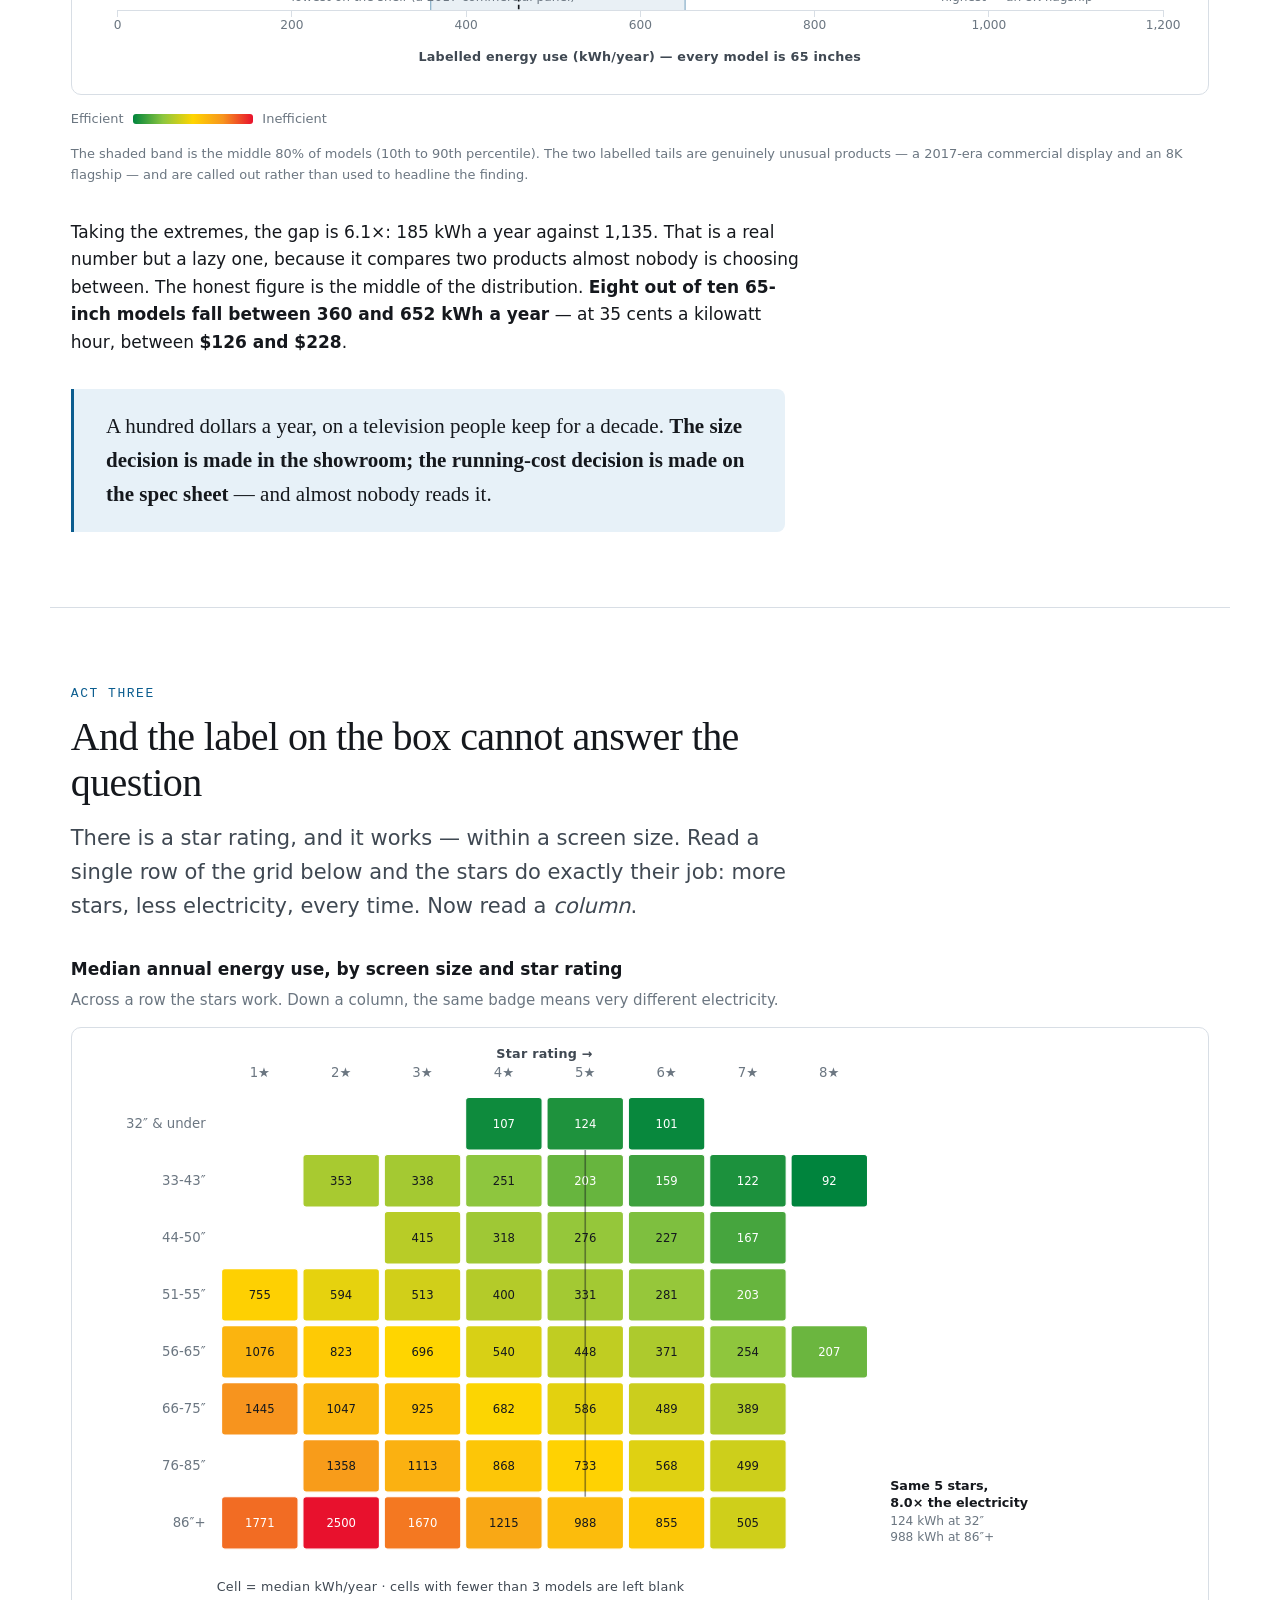
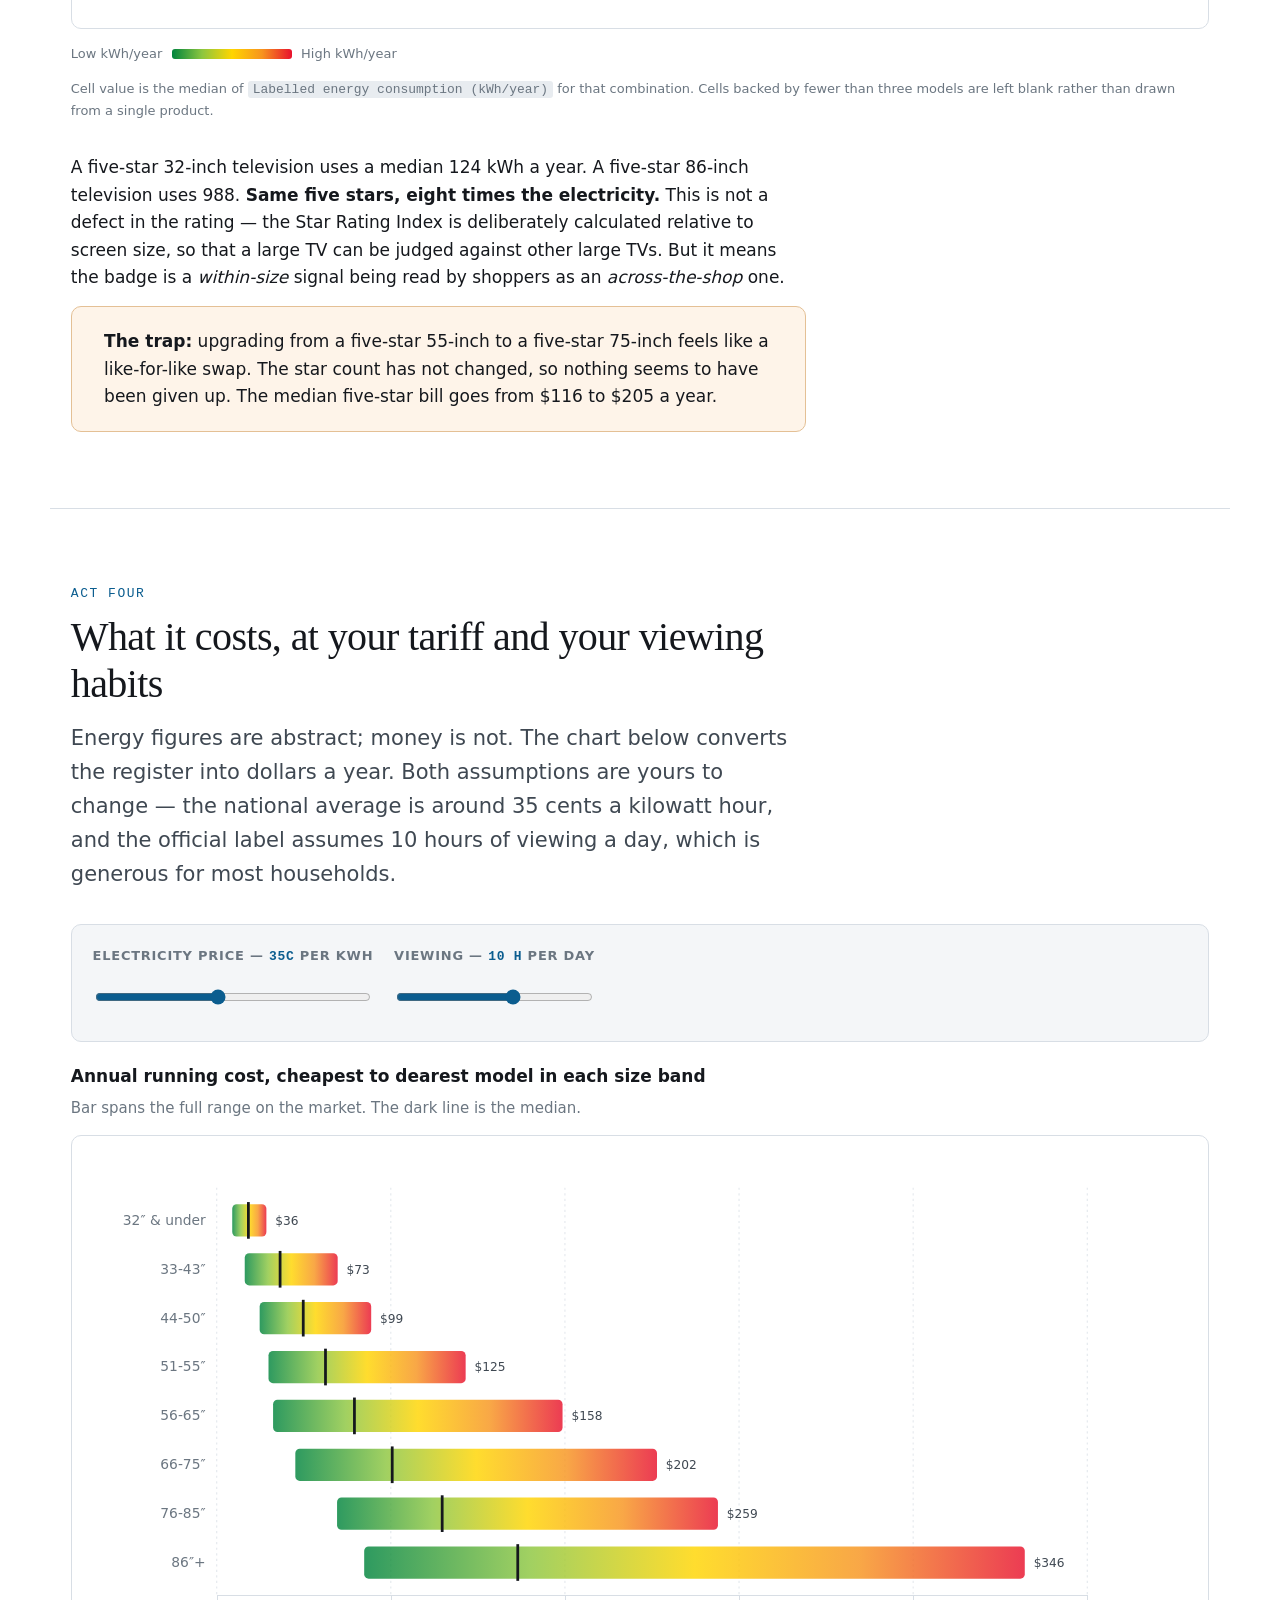
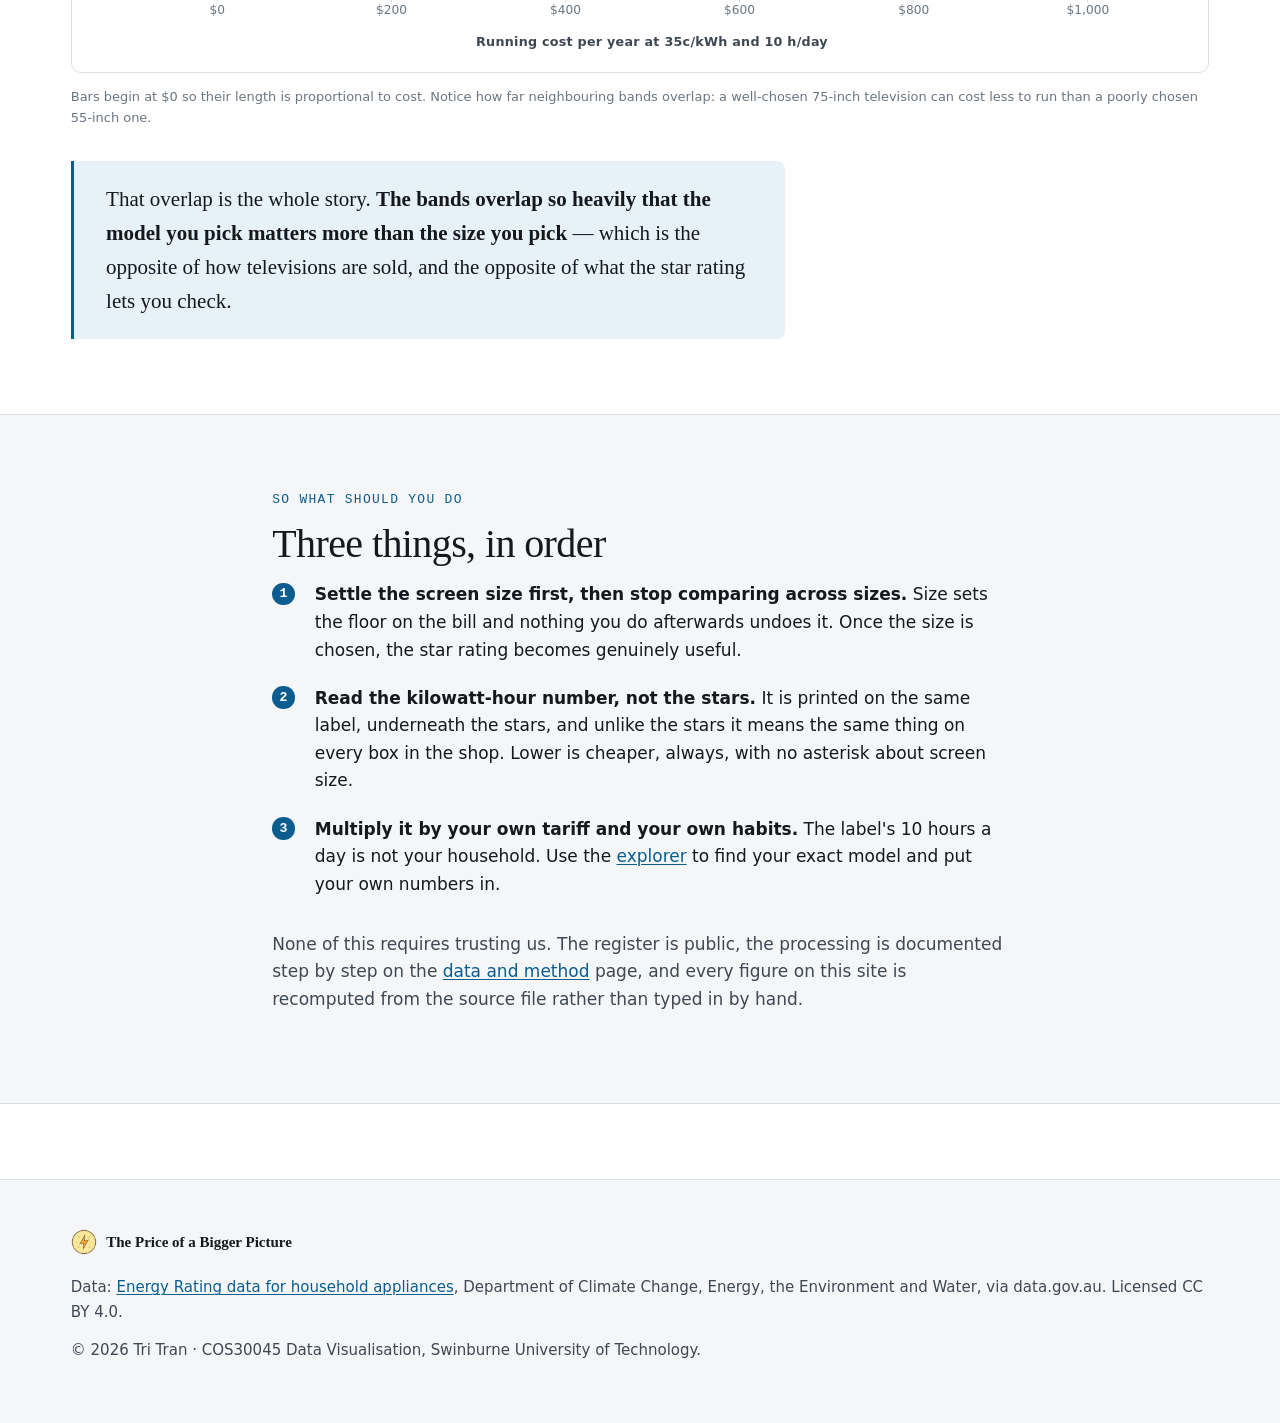
==== commit c42a4988: "Remove the generative AI declaration from the website The declaration is submitted as a separate fil" ====
--- a/index.html
+++ b/index.html
@@ -306,13 +306,6 @@
         Environment and Water, via data.gov.au. Licensed CC BY 4.0.
       </p>
       <p class="small">&copy; <span data-year>2026</span> Tri Tran &middot; COS30045 Data Visualisation, Swinburne University of Technology.</p>
-      <p class="site-footer__ack">
-        <b>Generative AI acknowledgement:</b> Claude (Anthropic) was used to assist with data
-        exploration, the KNIME workflow design, the D3 chart code and the drafting of this page. All
-        figures were recomputed from the source dataset and verified by the author, who takes
-        responsibility for the final submission. See the <a href="about.html">About</a> page for the
-        full declaration.
-      </p>
     </div>
   </footer>
 
--- a/assets/css/styles.css
+++ b/assets/css/styles.css
@@ -446,12 +446,6 @@
 .site-footer__top { display: flex; align-items: center; gap: var(--sp-2); margin-bottom: var(--sp-4); }
 .site-footer__top img { width: 26px; height: 26px; }
 .site-footer__top strong { font-family: var(--font-display); font-weight: 600; color: var(--ink); }
-.site-footer__ack {
-  margin-top: var(--sp-4); padding-top: var(--sp-4);
-  border-top: 1px solid var(--rule);
-  font-size: var(--fs-xs); color: var(--ink-3); max-width: 80ch;
-}
-
 /* --- Print ---------------------------------------------------------------- */
 @media print {
   .site-header, .theme-toggle, .controls, .skip-link { display: none; }
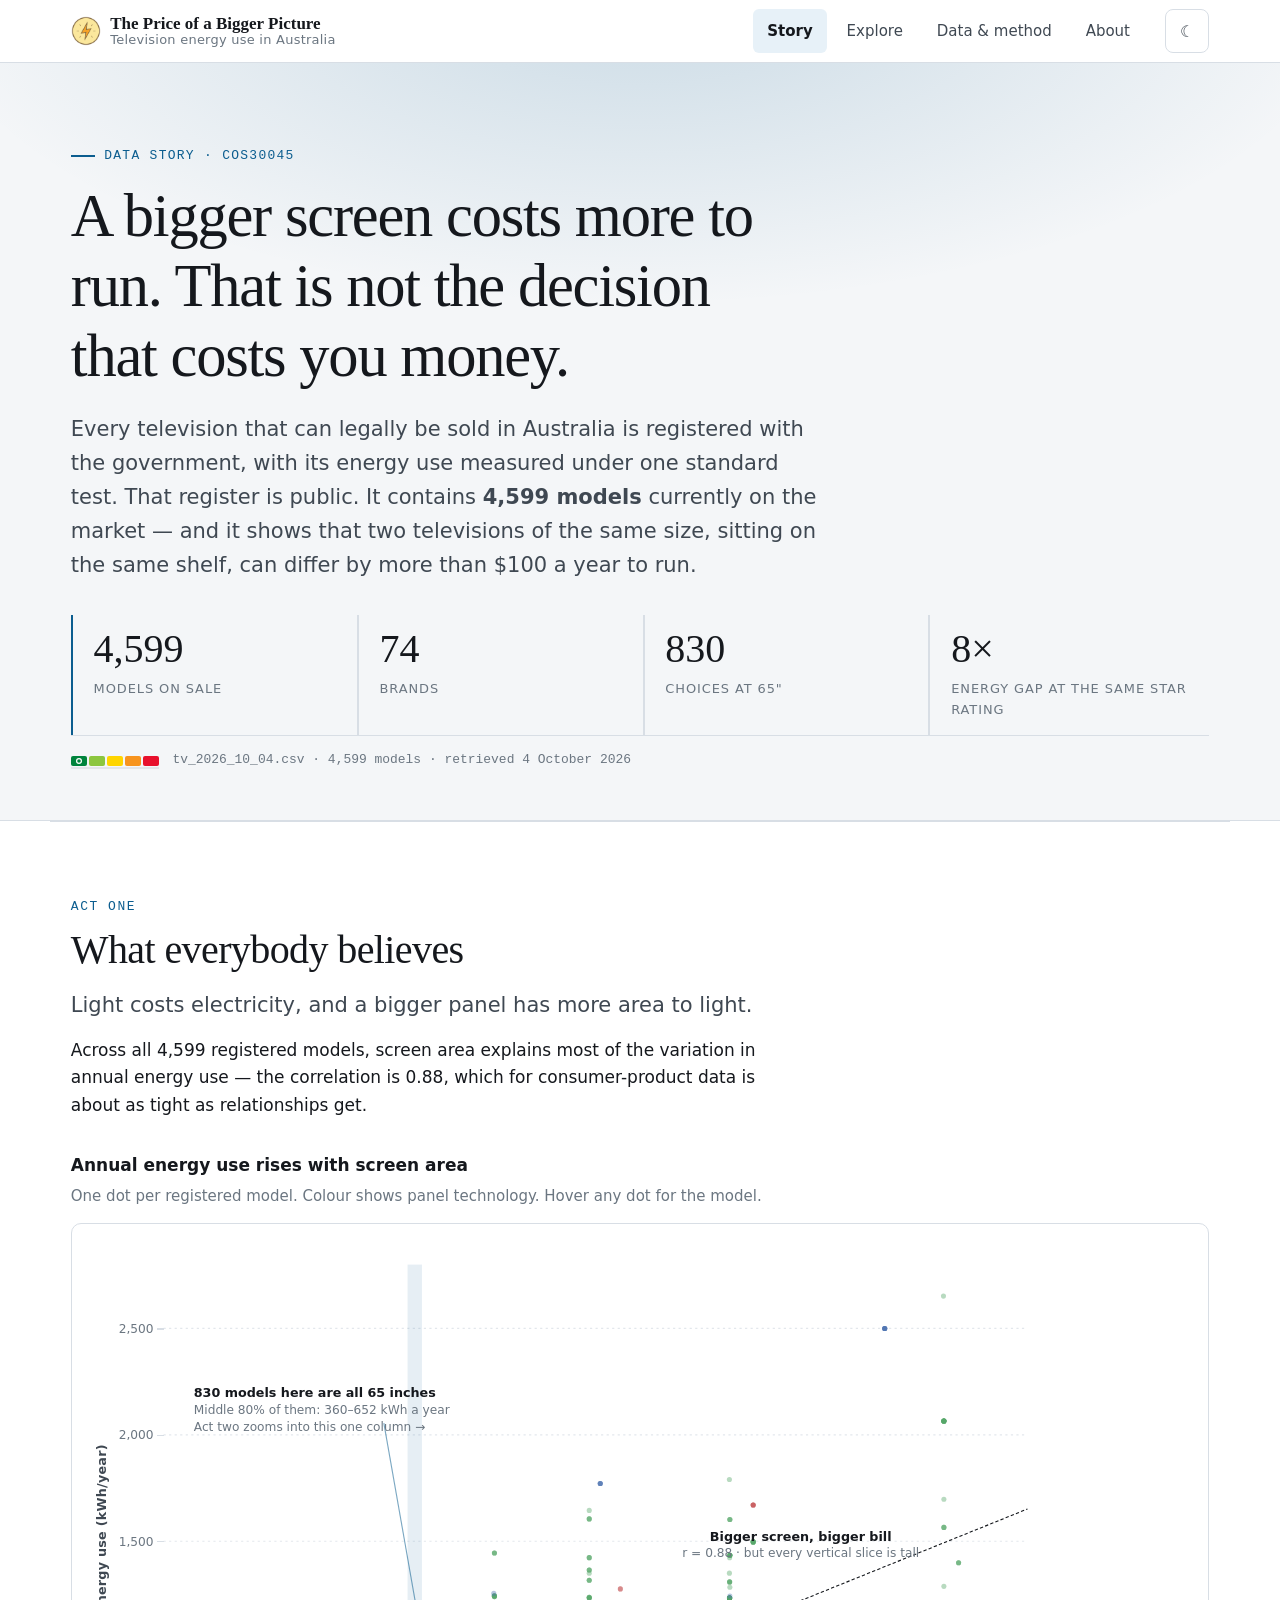
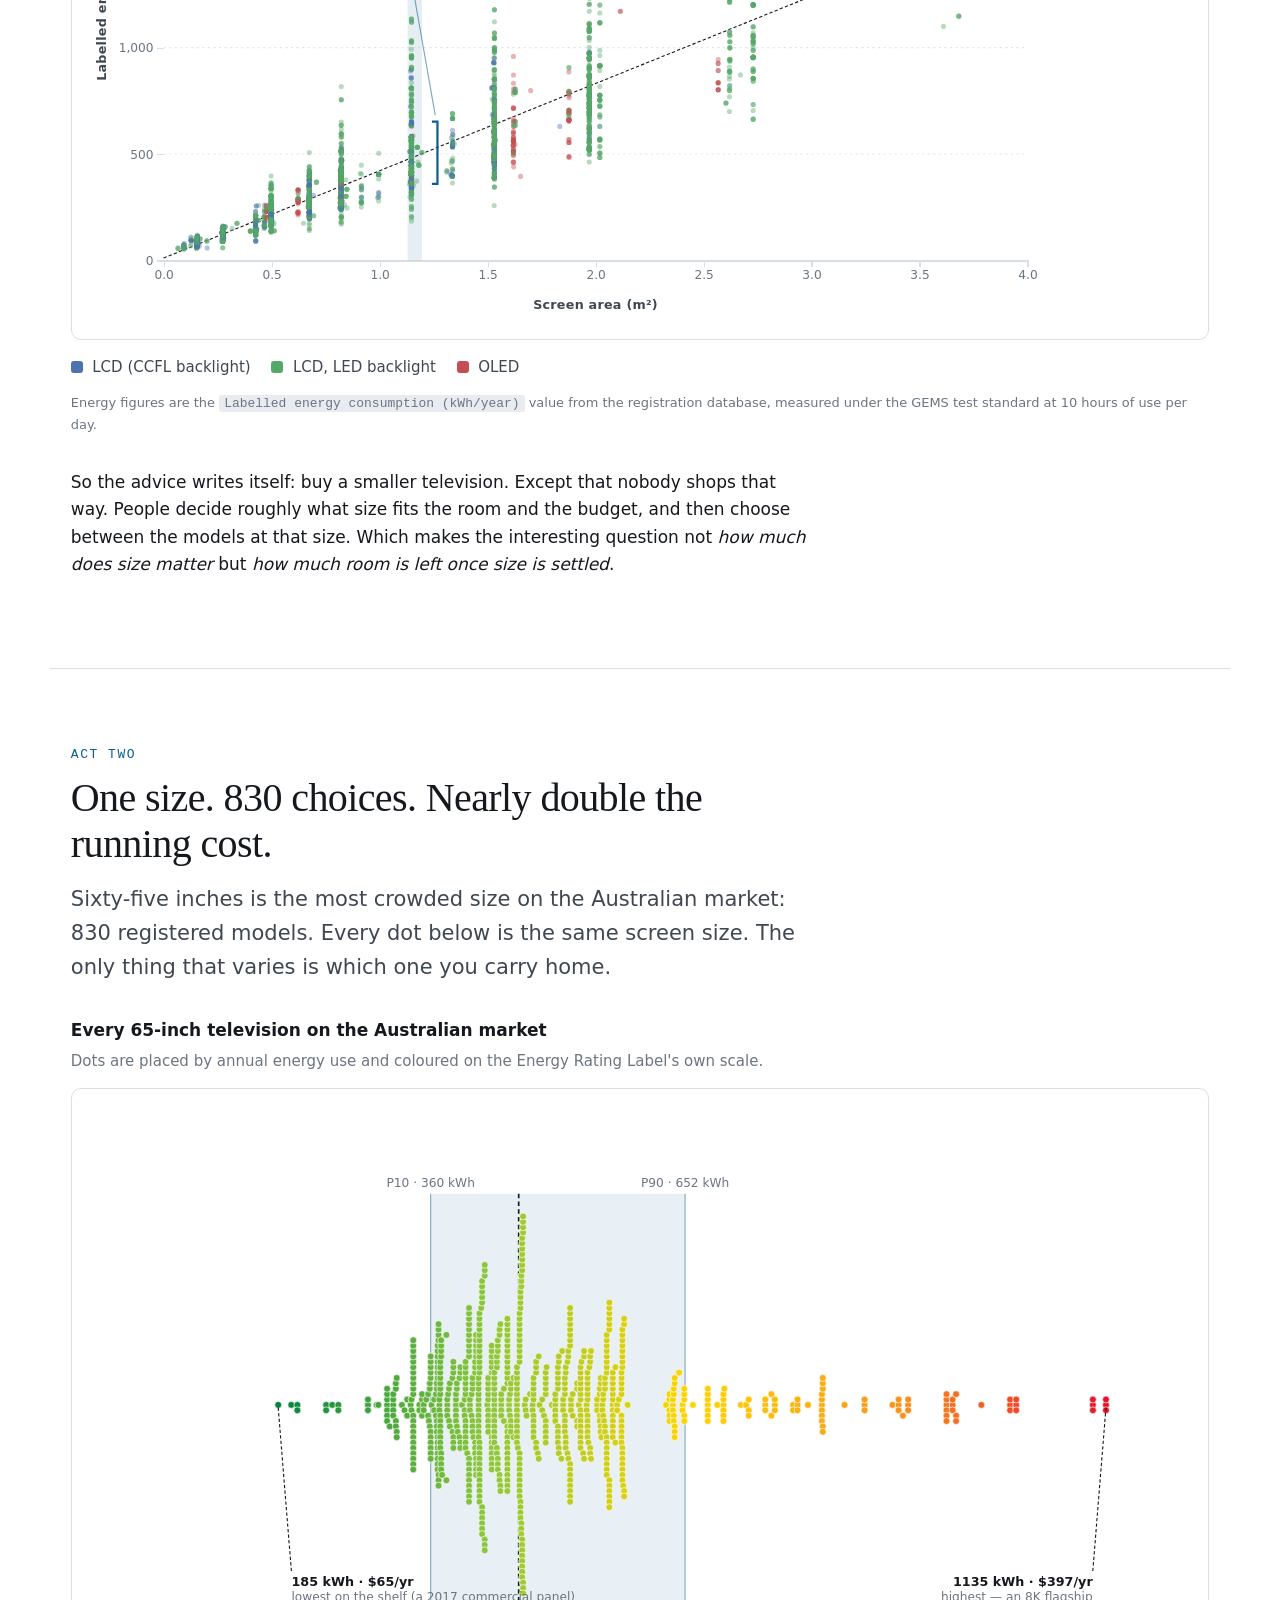
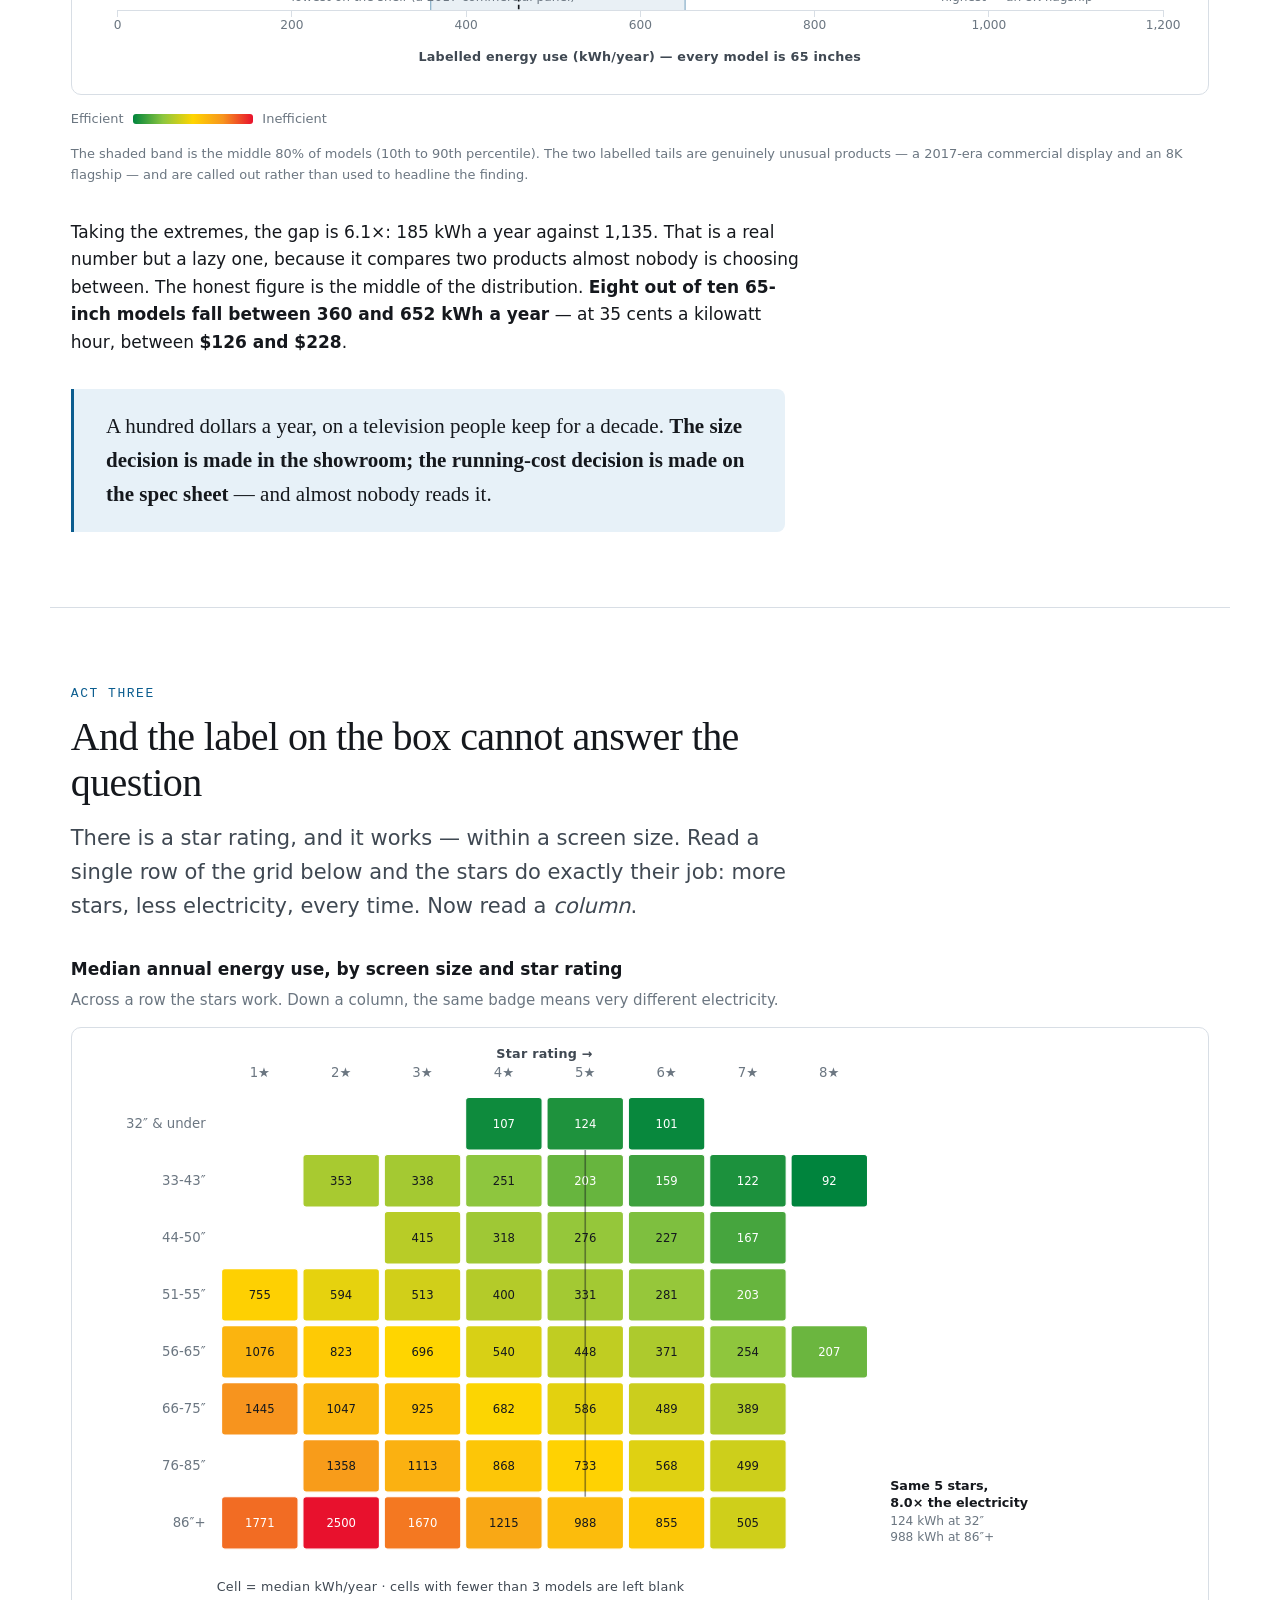
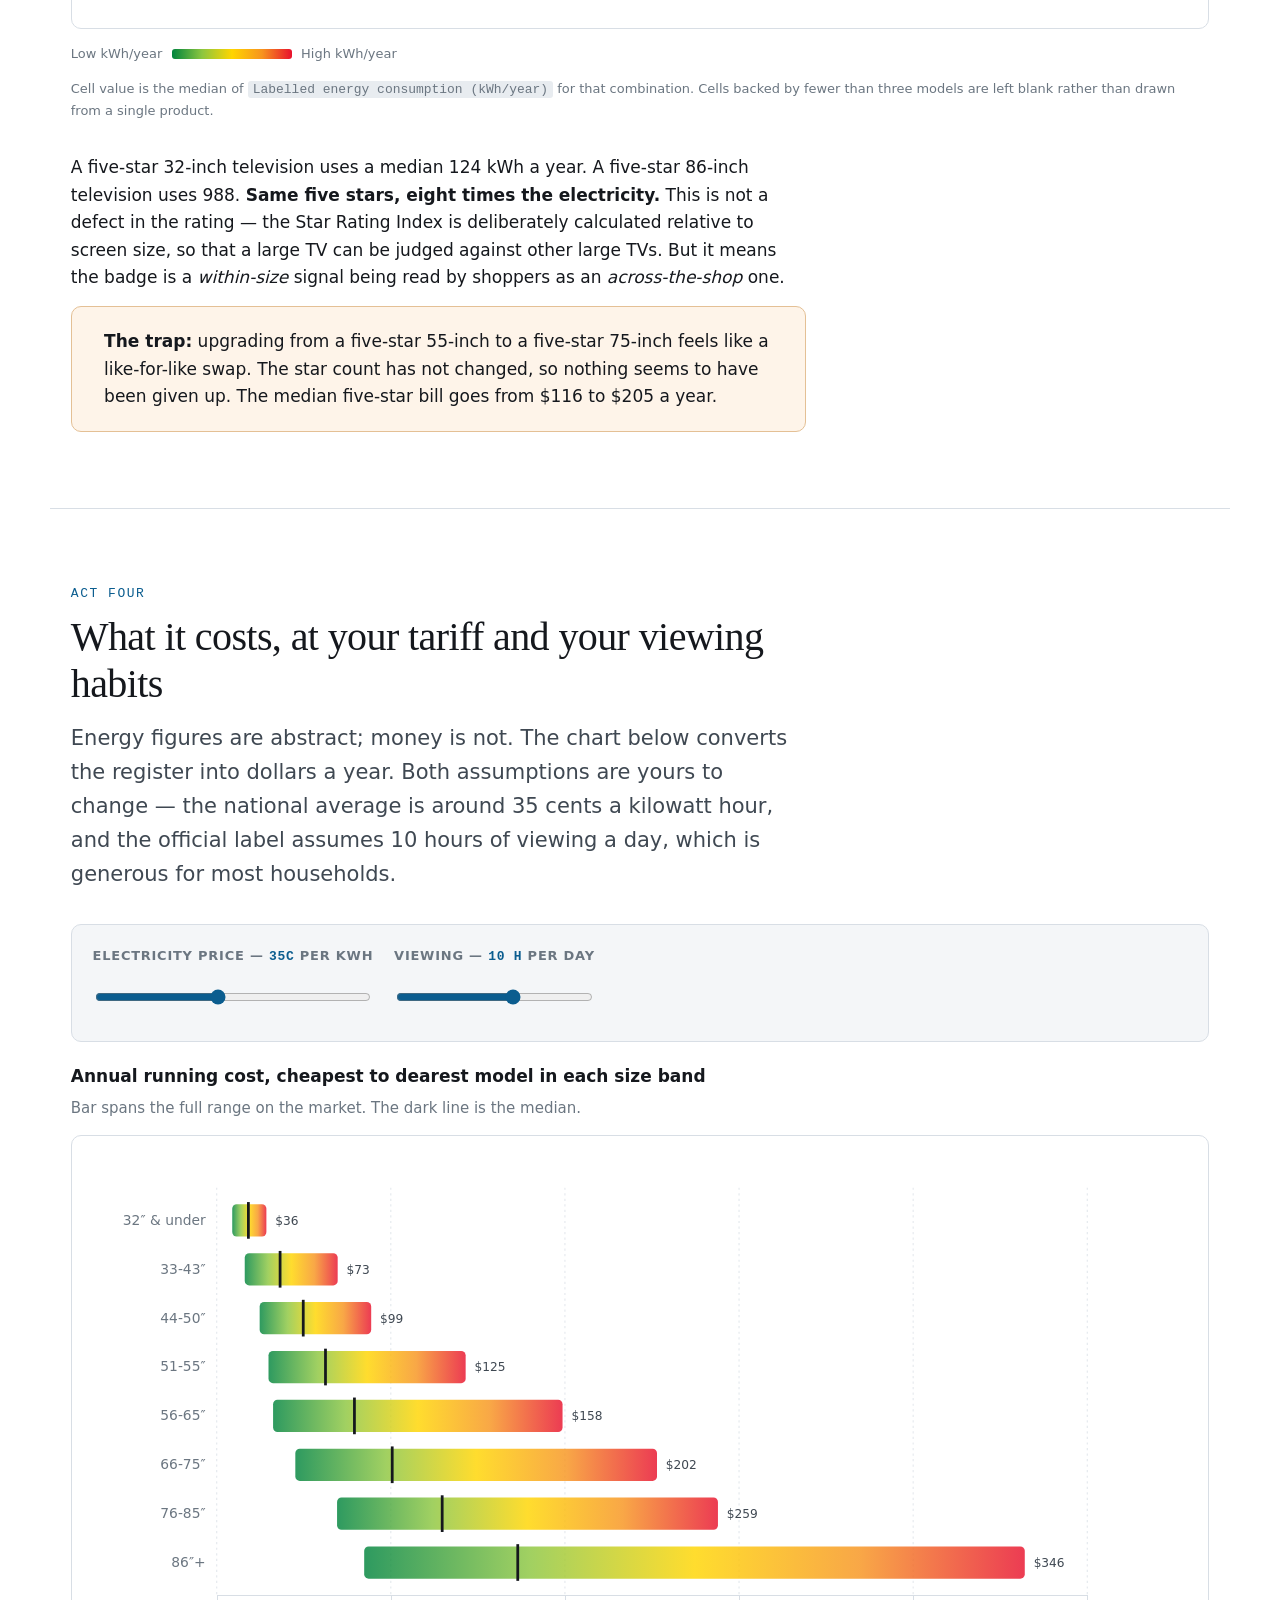
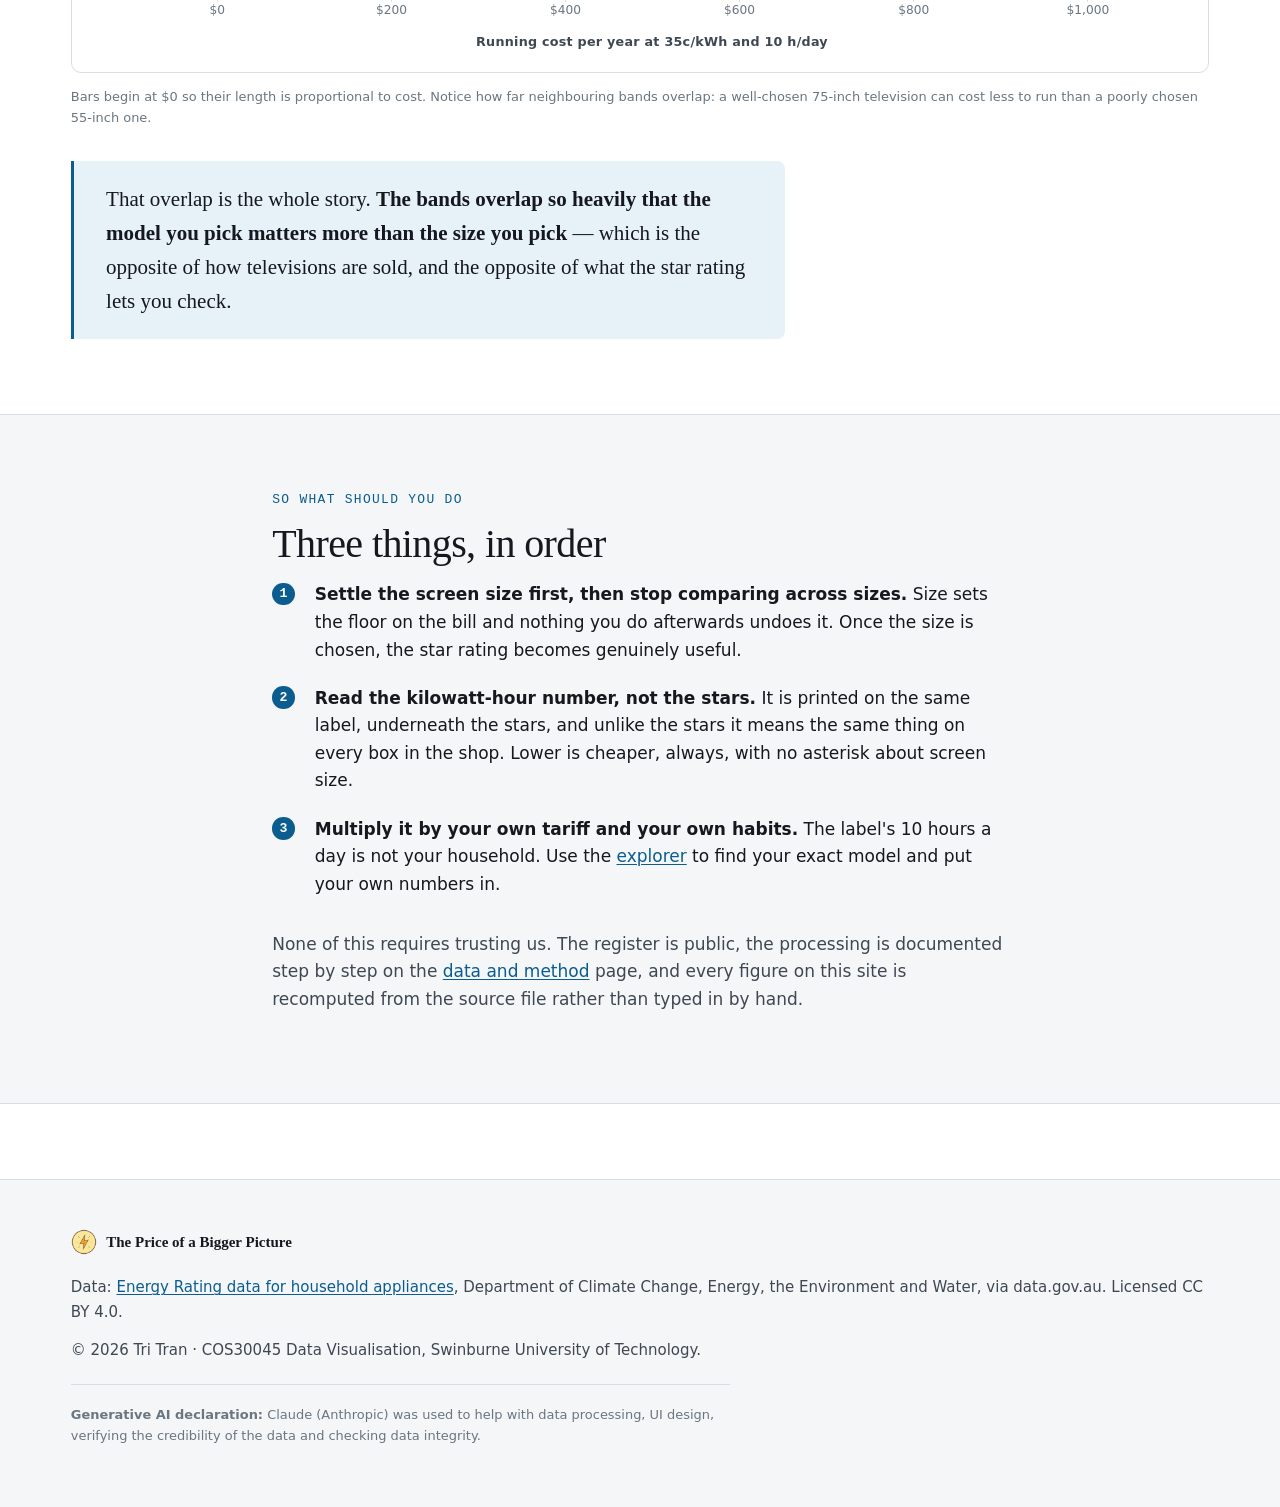
==== commit 72039689: "Add a generative AI declaration to every page footer Each page footer now states that Claude (Anthro" ====
--- a/index.html
+++ b/index.html
@@ -306,6 +306,10 @@
         Environment and Water, via data.gov.au. Licensed CC BY 4.0.
       </p>
       <p class="small">&copy; <span data-year>2026</span> Tri Tran &middot; COS30045 Data Visualisation, Swinburne University of Technology.</p>
+      <p class="site-footer__ack">
+        <b>Generative AI declaration:</b> Claude (Anthropic) was used to help with data processing,
+        UI design, verifying the credibility of the data and checking data integrity.
+      </p>
     </div>
   </footer>
 
--- a/assets/css/styles.css
+++ b/assets/css/styles.css
@@ -446,6 +446,11 @@
 .site-footer__top { display: flex; align-items: center; gap: var(--sp-2); margin-bottom: var(--sp-4); }
 .site-footer__top img { width: 26px; height: 26px; }
 .site-footer__top strong { font-family: var(--font-display); font-weight: 600; color: var(--ink); }
+.site-footer__ack {
+  margin-top: var(--sp-4); padding-top: var(--sp-4);
+  border-top: 1px solid var(--rule);
+  font-size: var(--fs-xs); color: var(--ink-3); max-width: 80ch;
+}
 /* --- Print ---------------------------------------------------------------- */
 @media print {
   .site-header, .theme-toggle, .controls, .skip-link { display: none; }
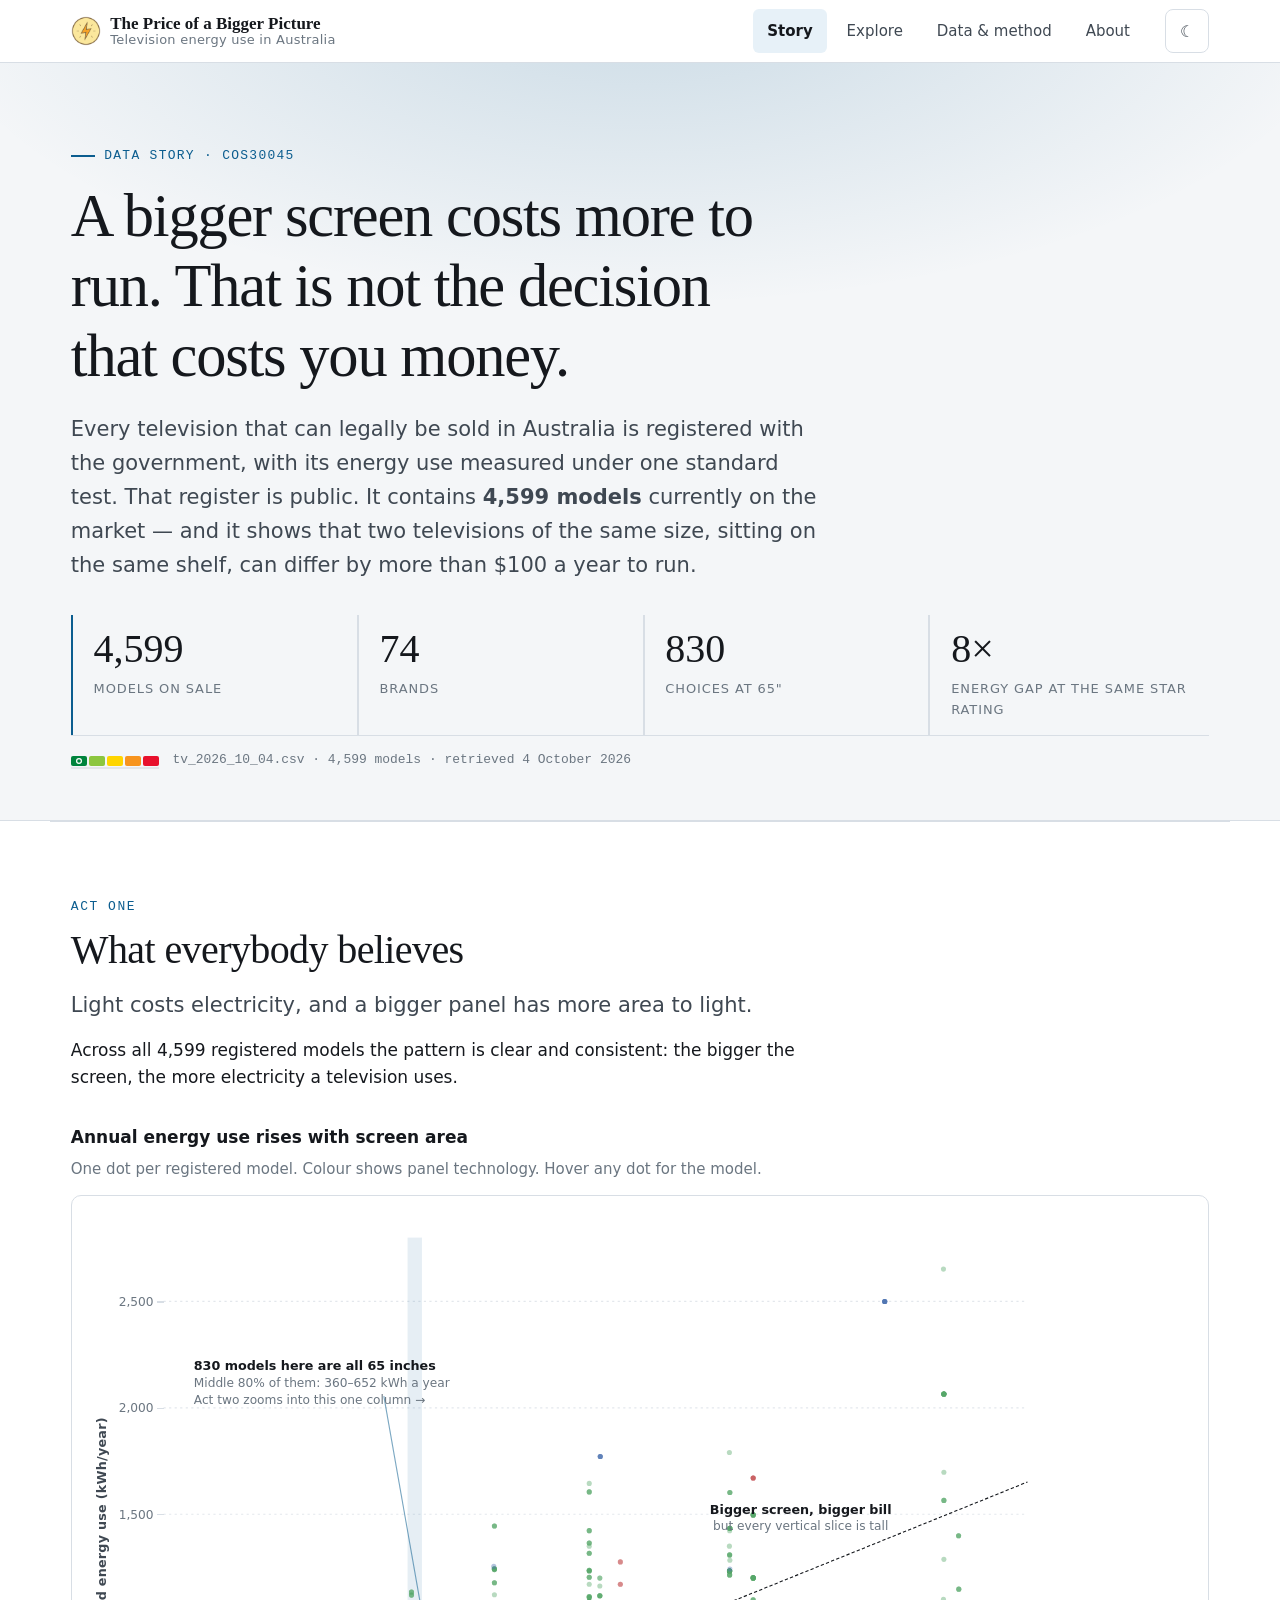
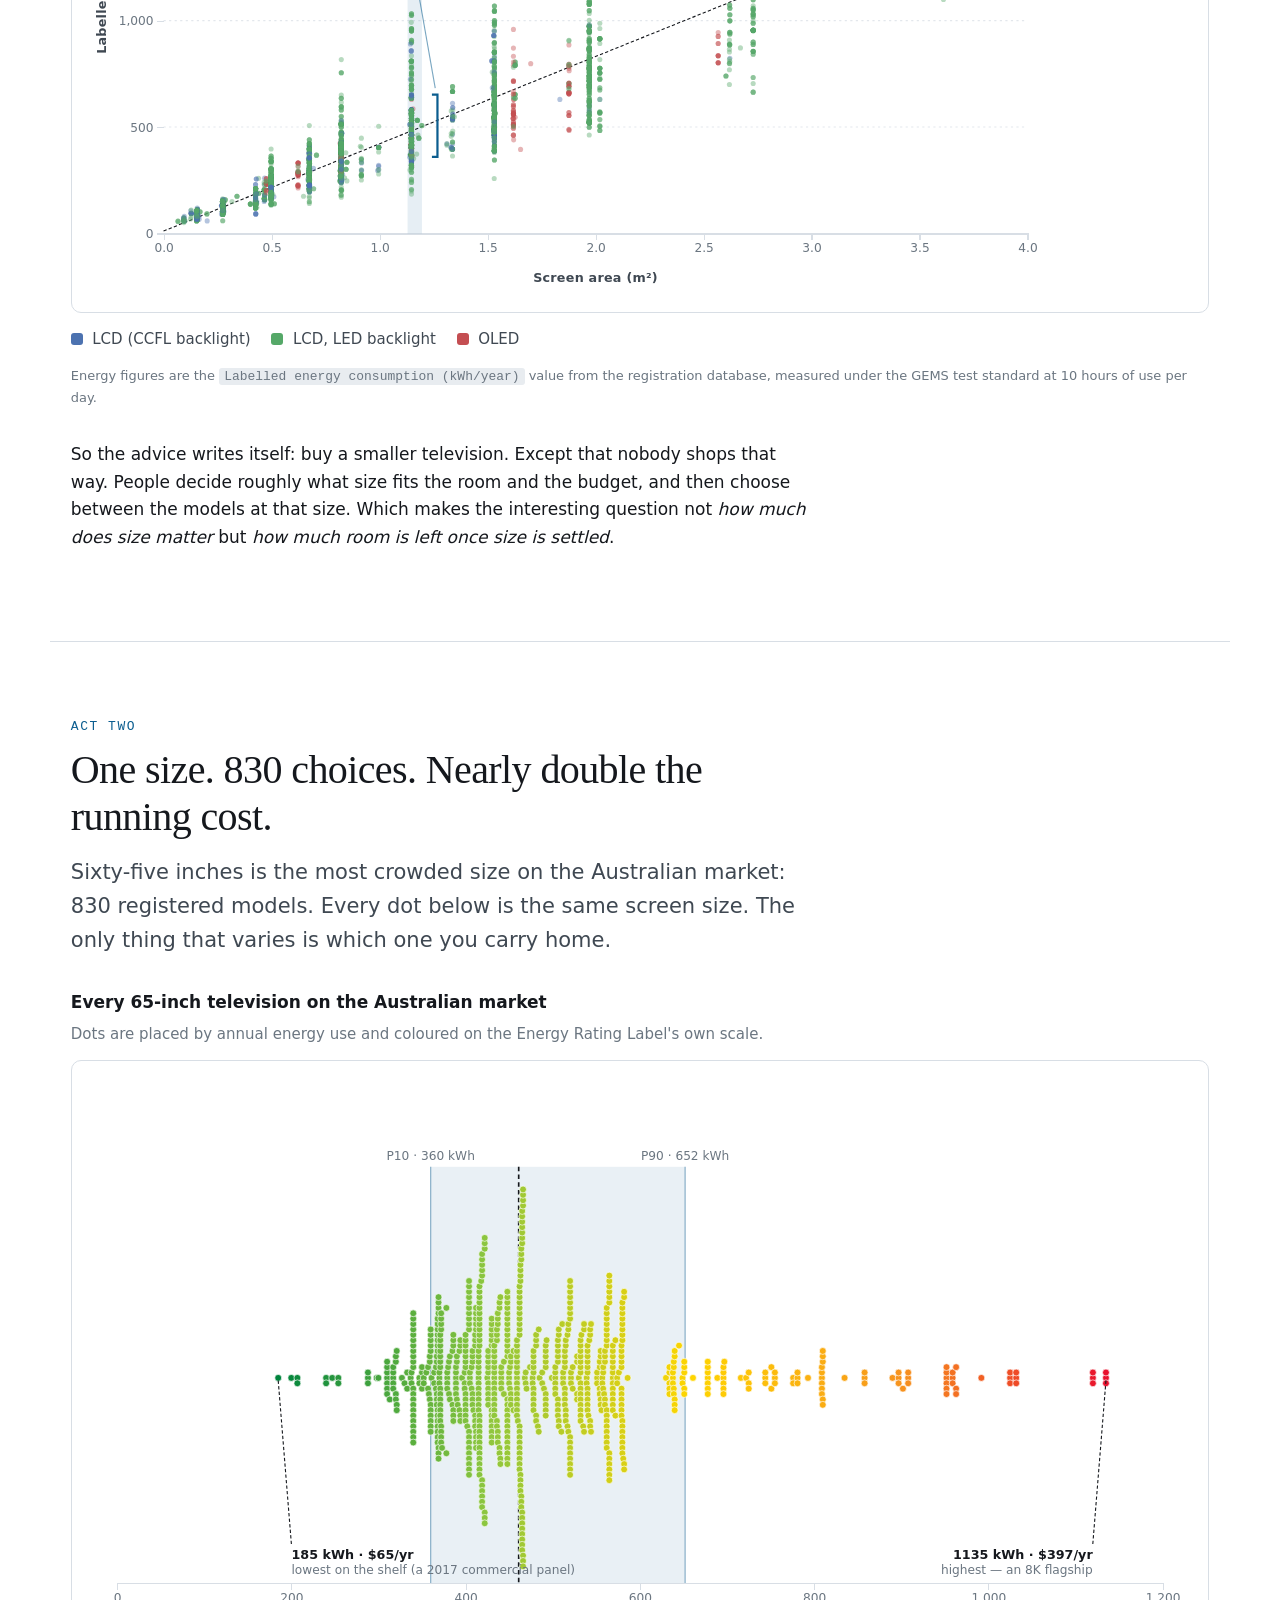
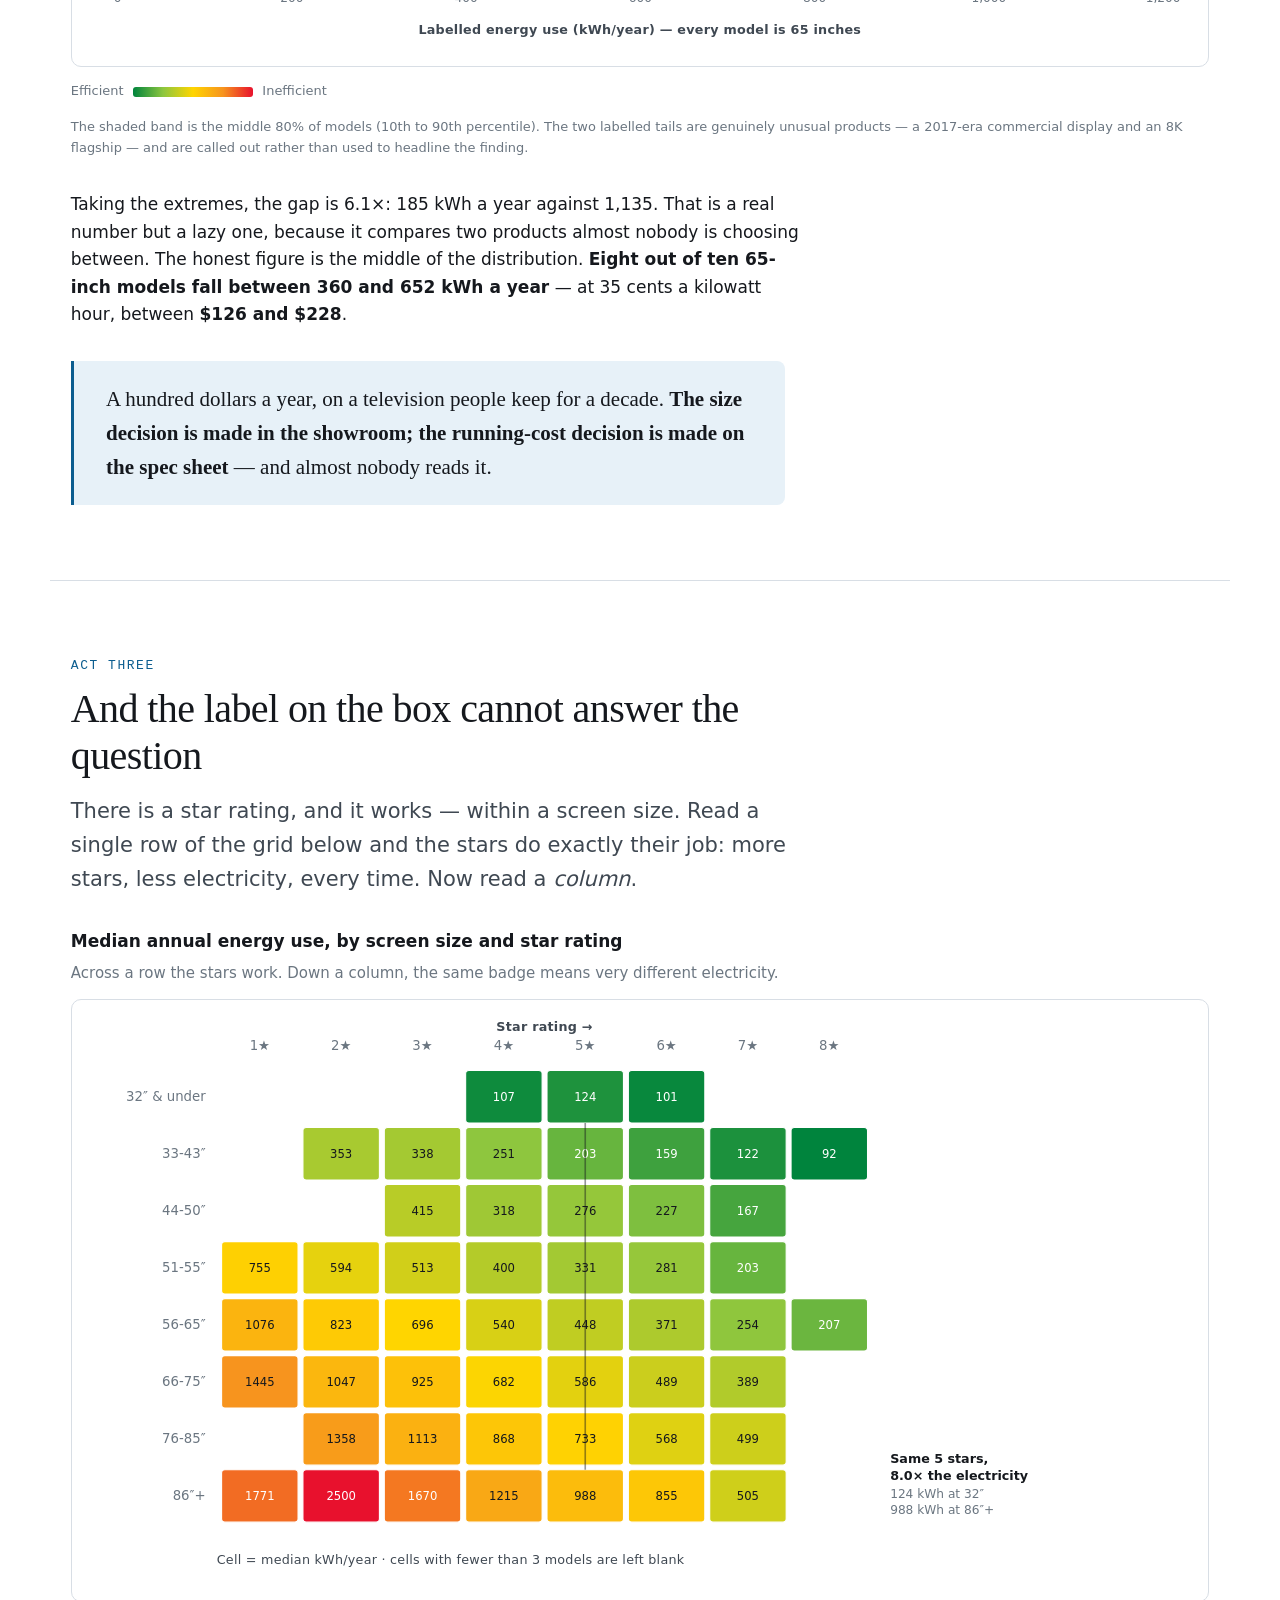
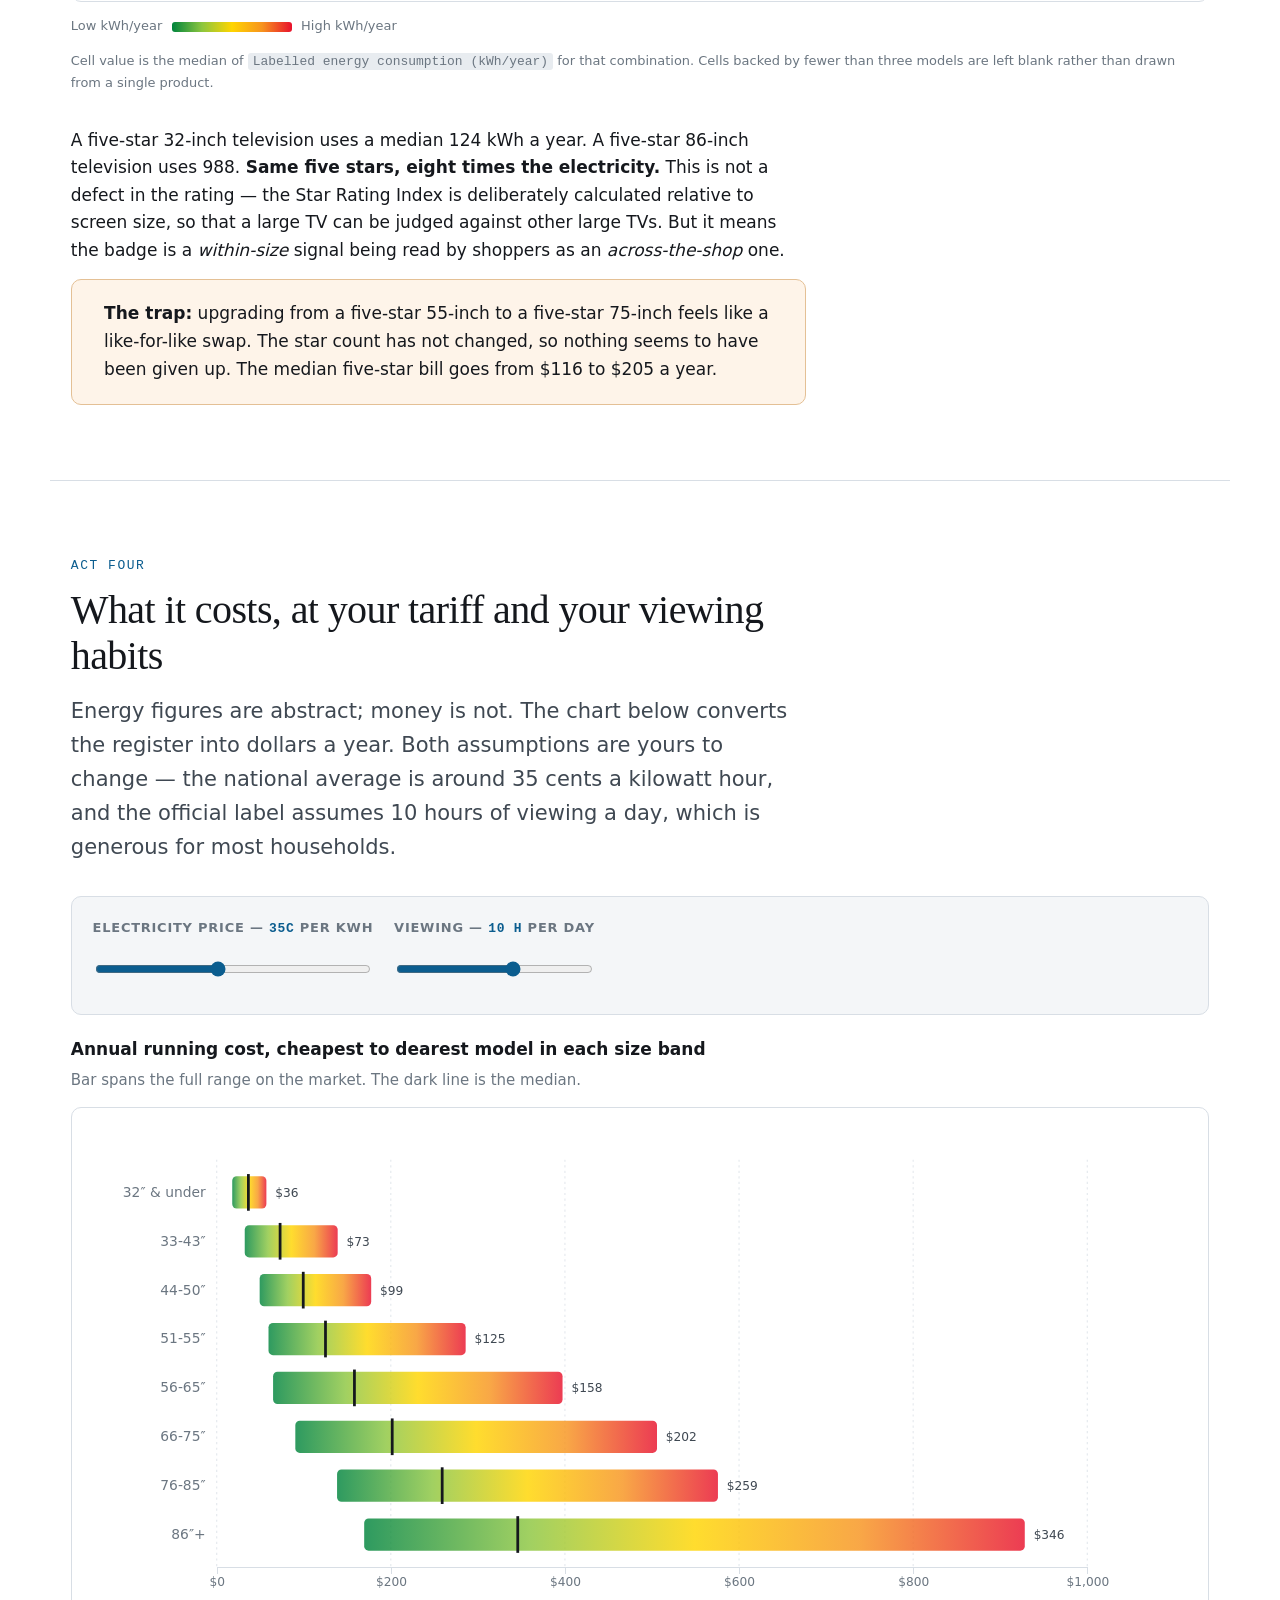
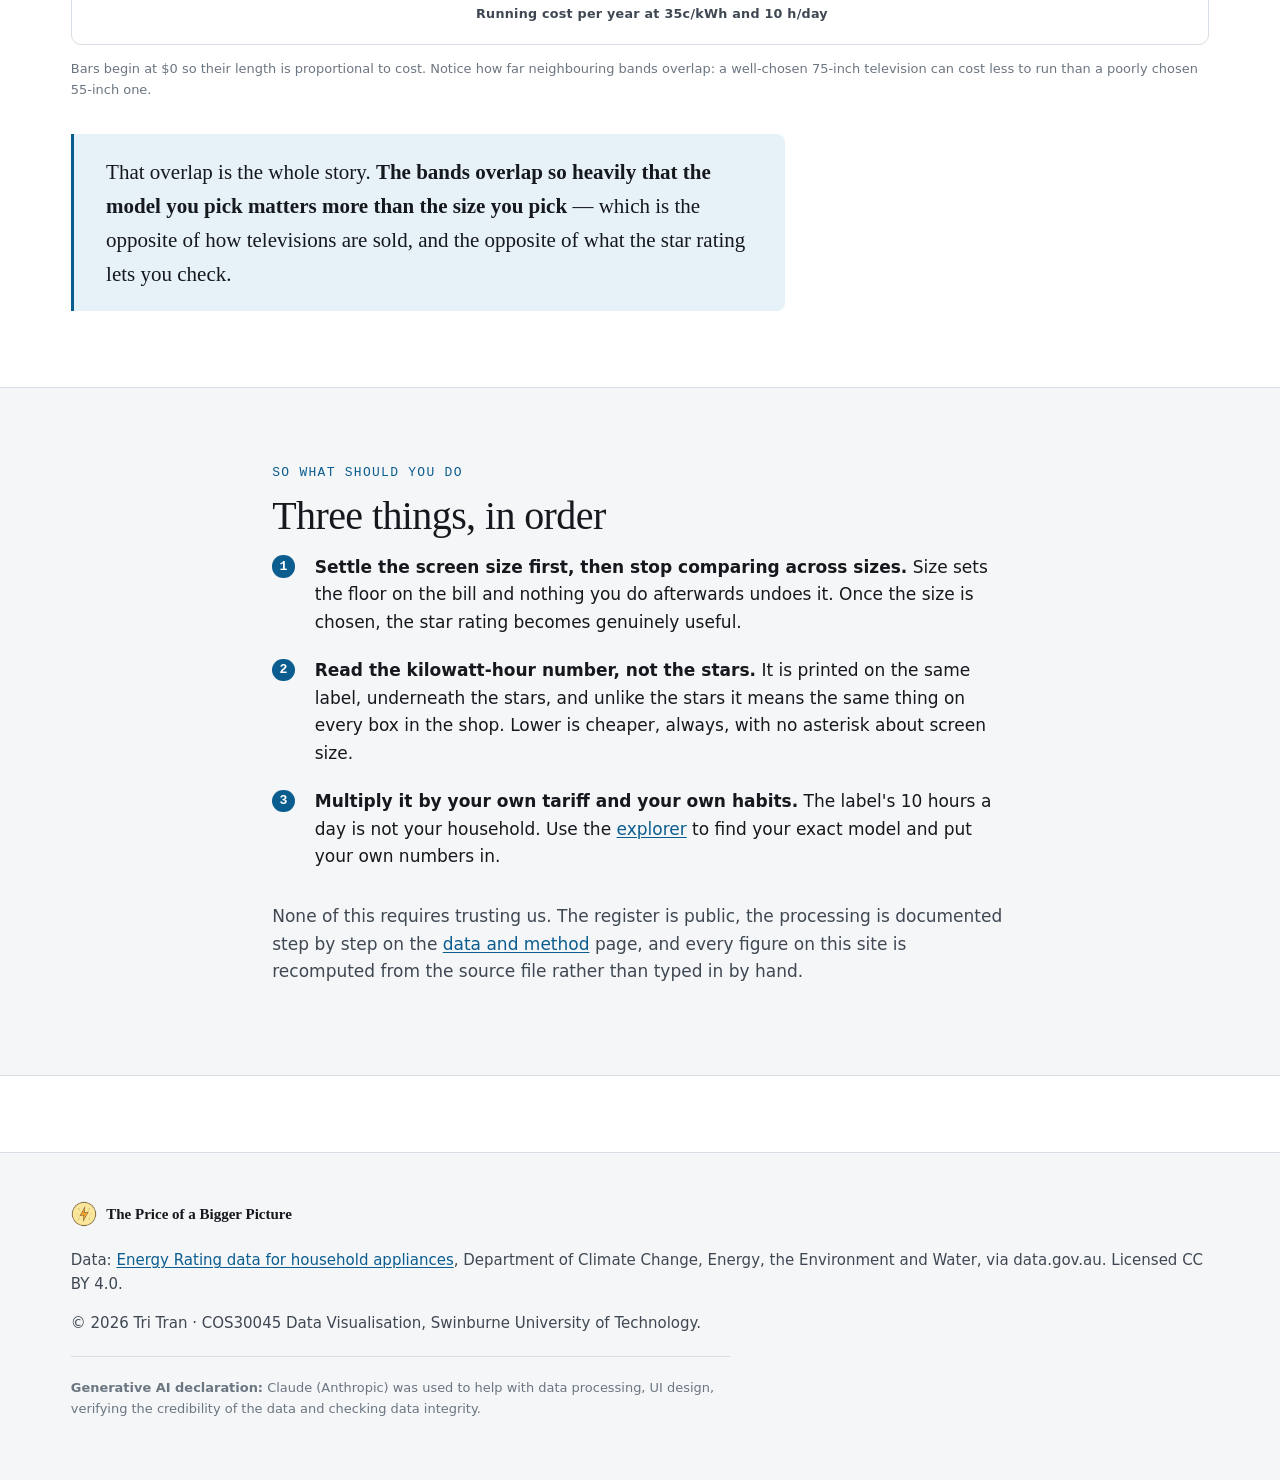
==== commit 0feb3231: "Remove the correlation figure from Act one The r value is taken out of the Act one paragraph, the ch" ====
--- a/index.html
+++ b/index.html
@@ -83,9 +83,8 @@
           </p>
           <p>
           Across all
-          4,599 registered models, screen area explains most of the variation in annual energy use
-          &mdash; the correlation is 0.88, which for consumer-product data is about as tight as
-          relationships get.
+          4,599 registered models the pattern is clear and consistent: the bigger the screen, the
+          more electricity a television uses.
         </p>
       </div>
 
